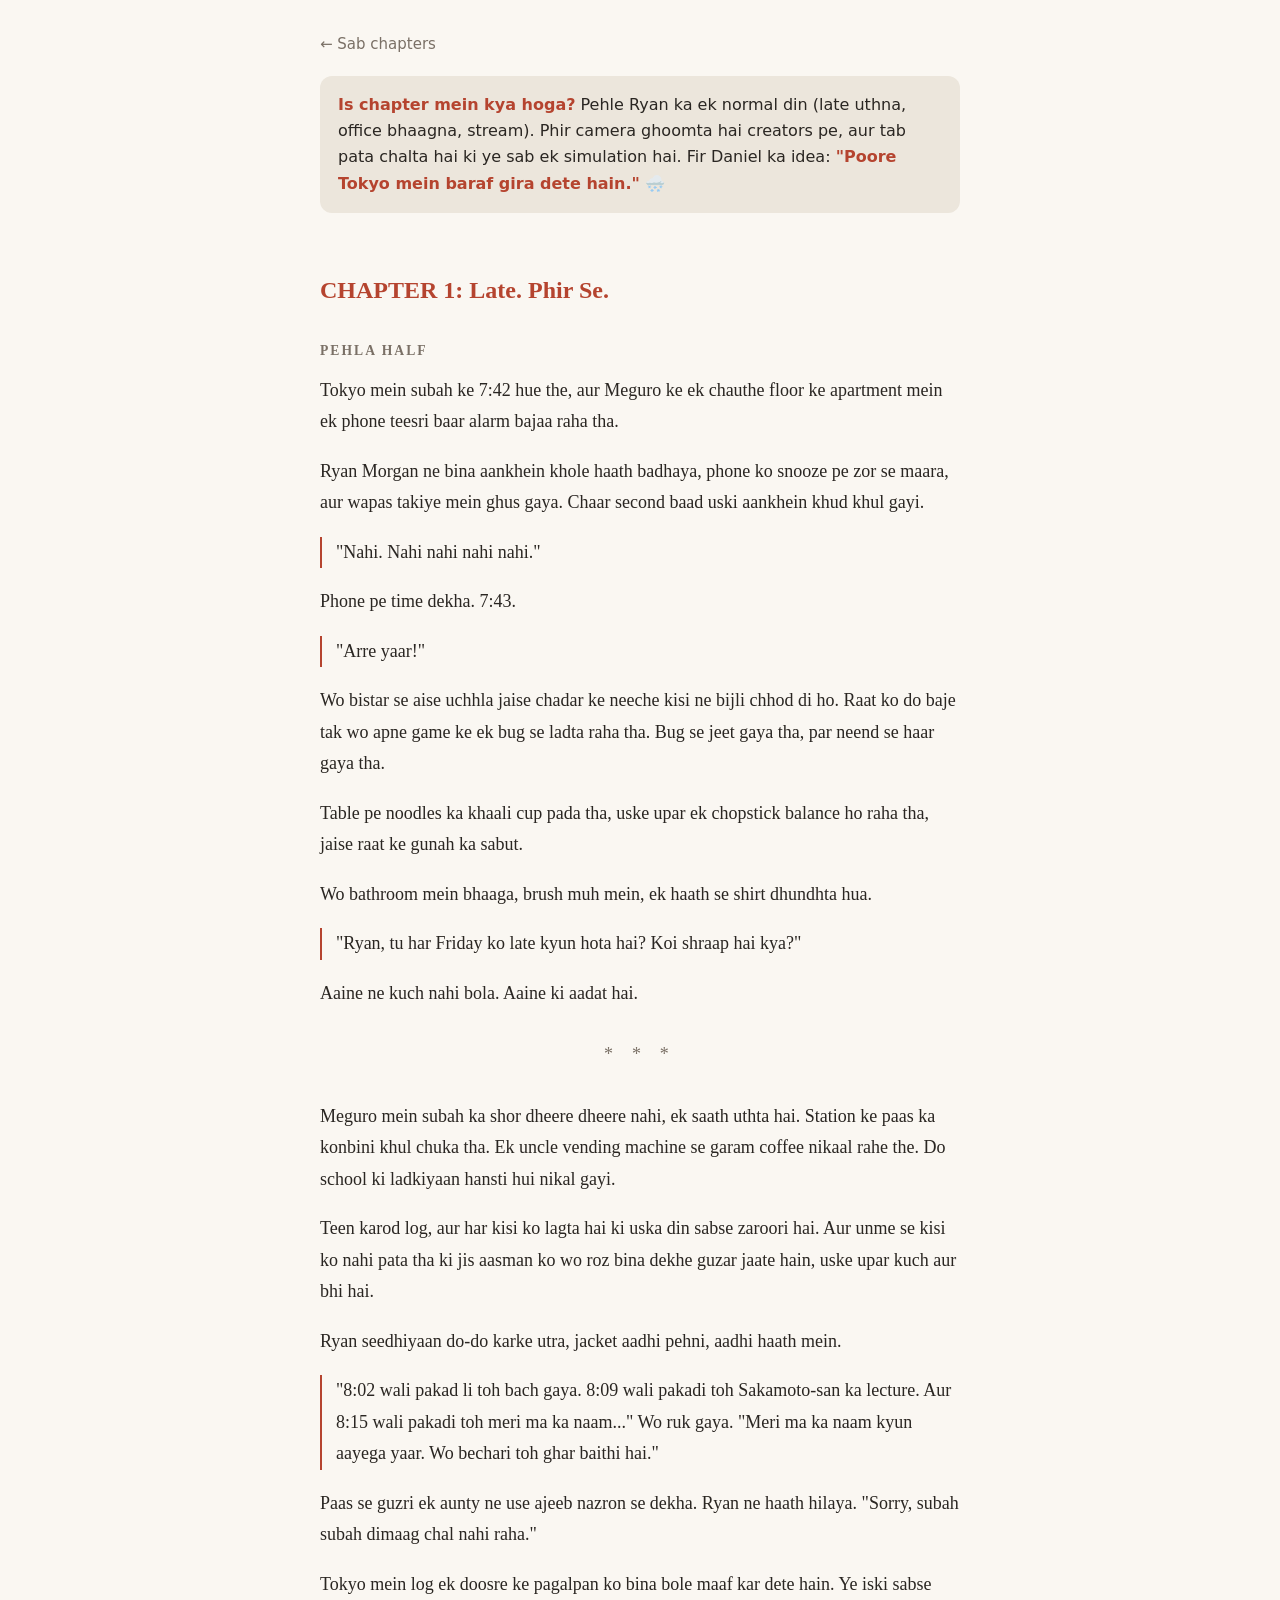
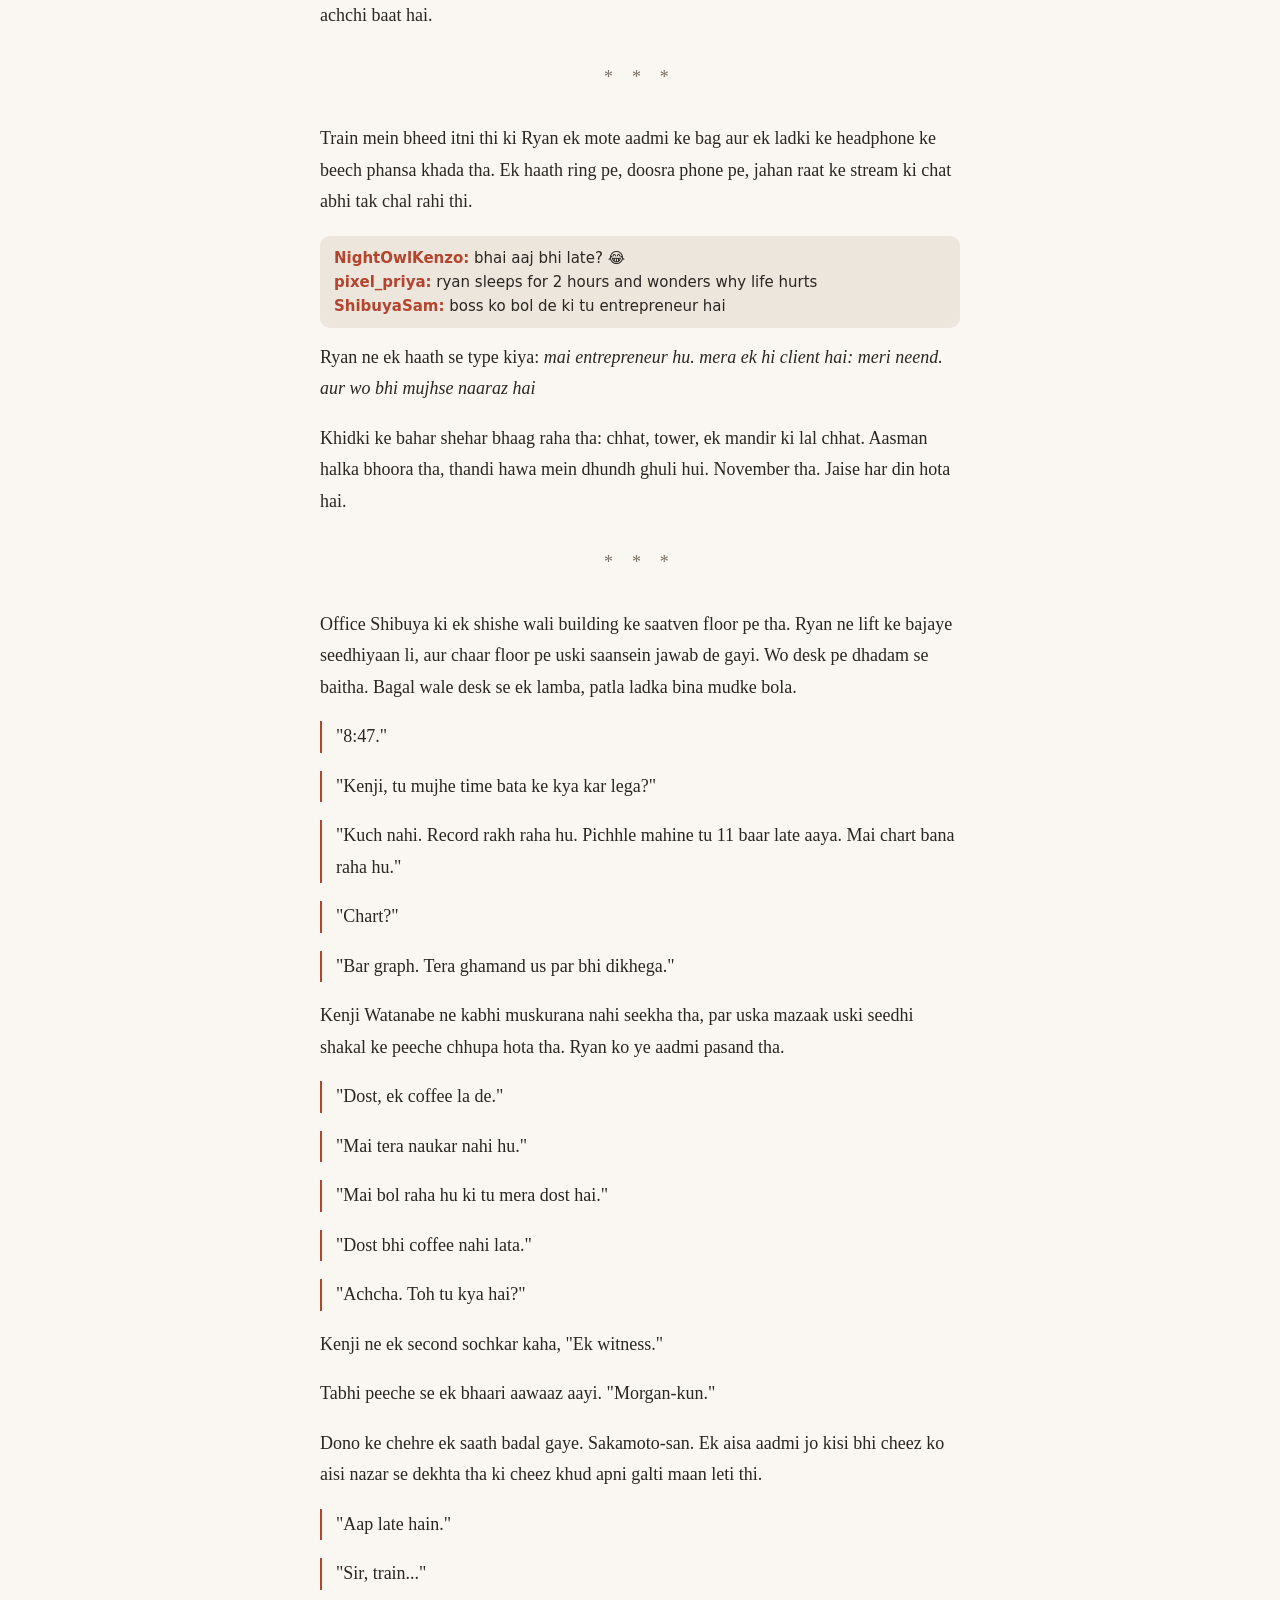
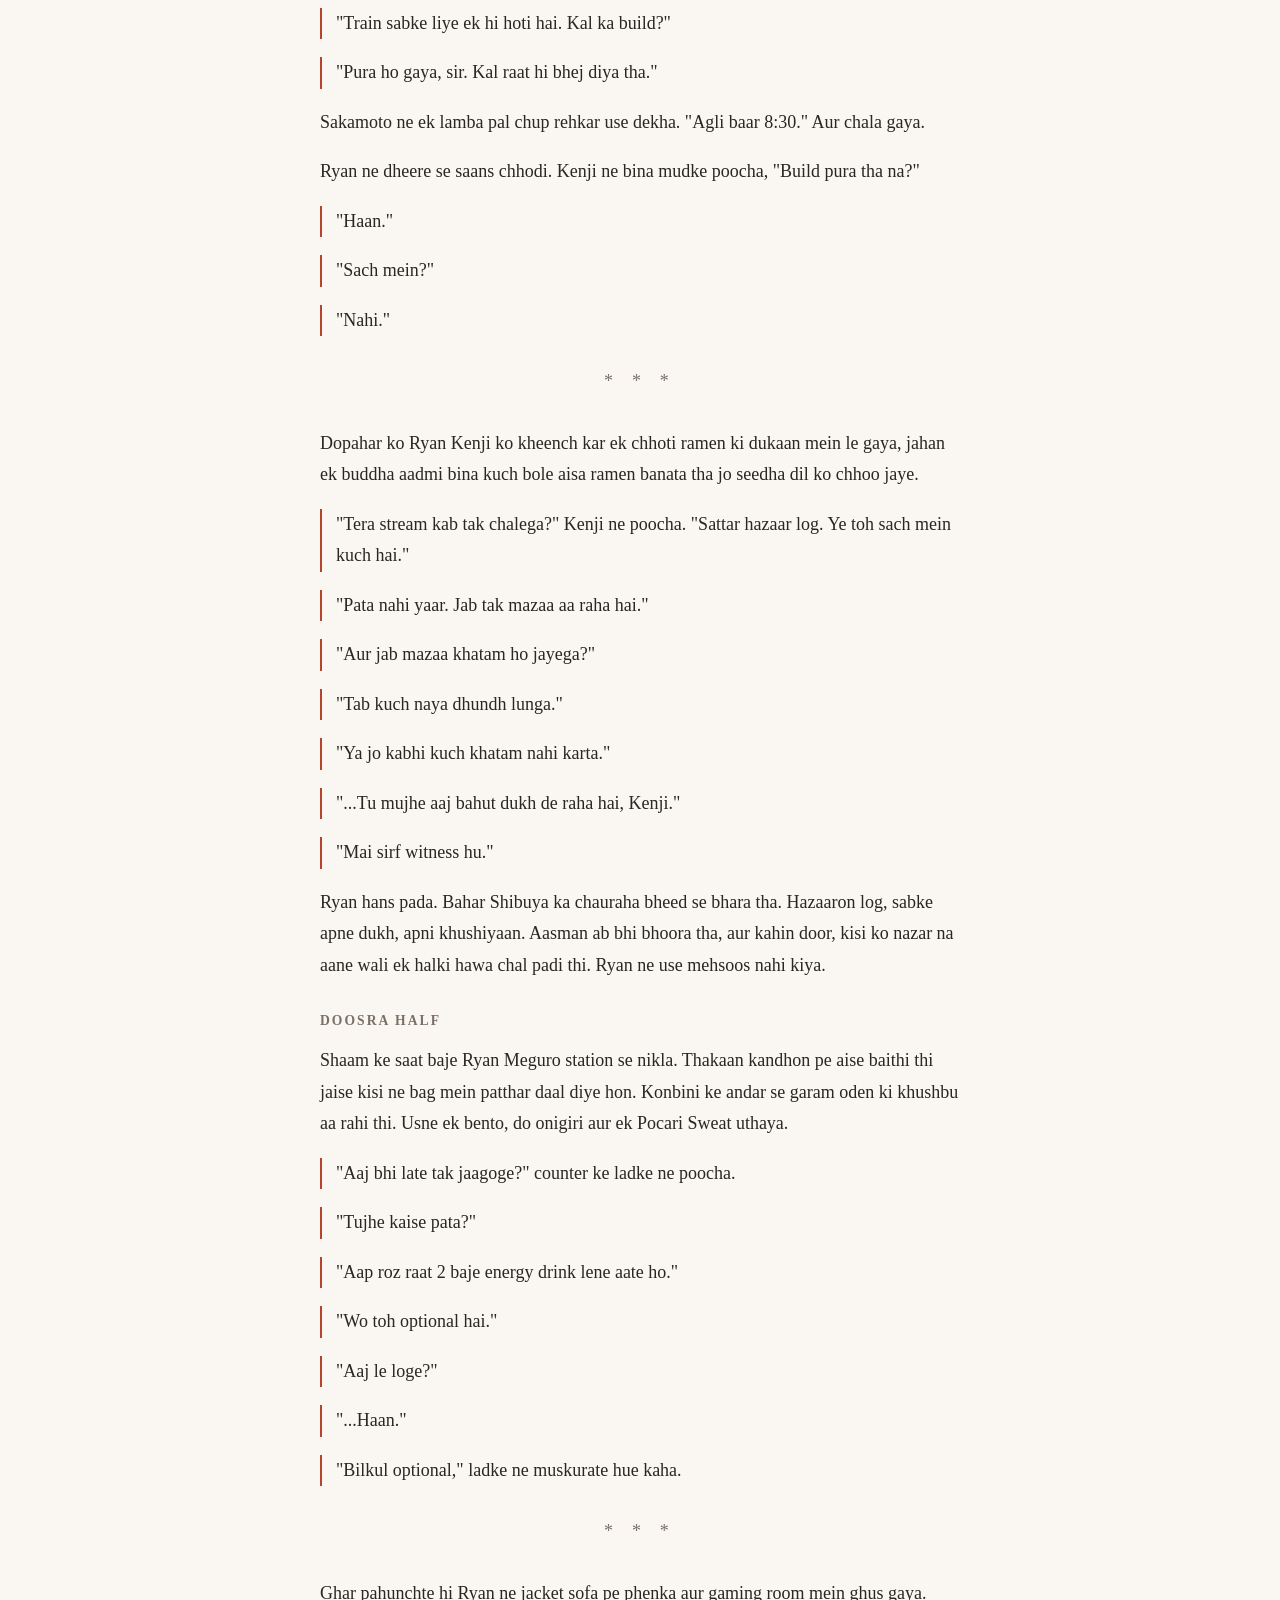
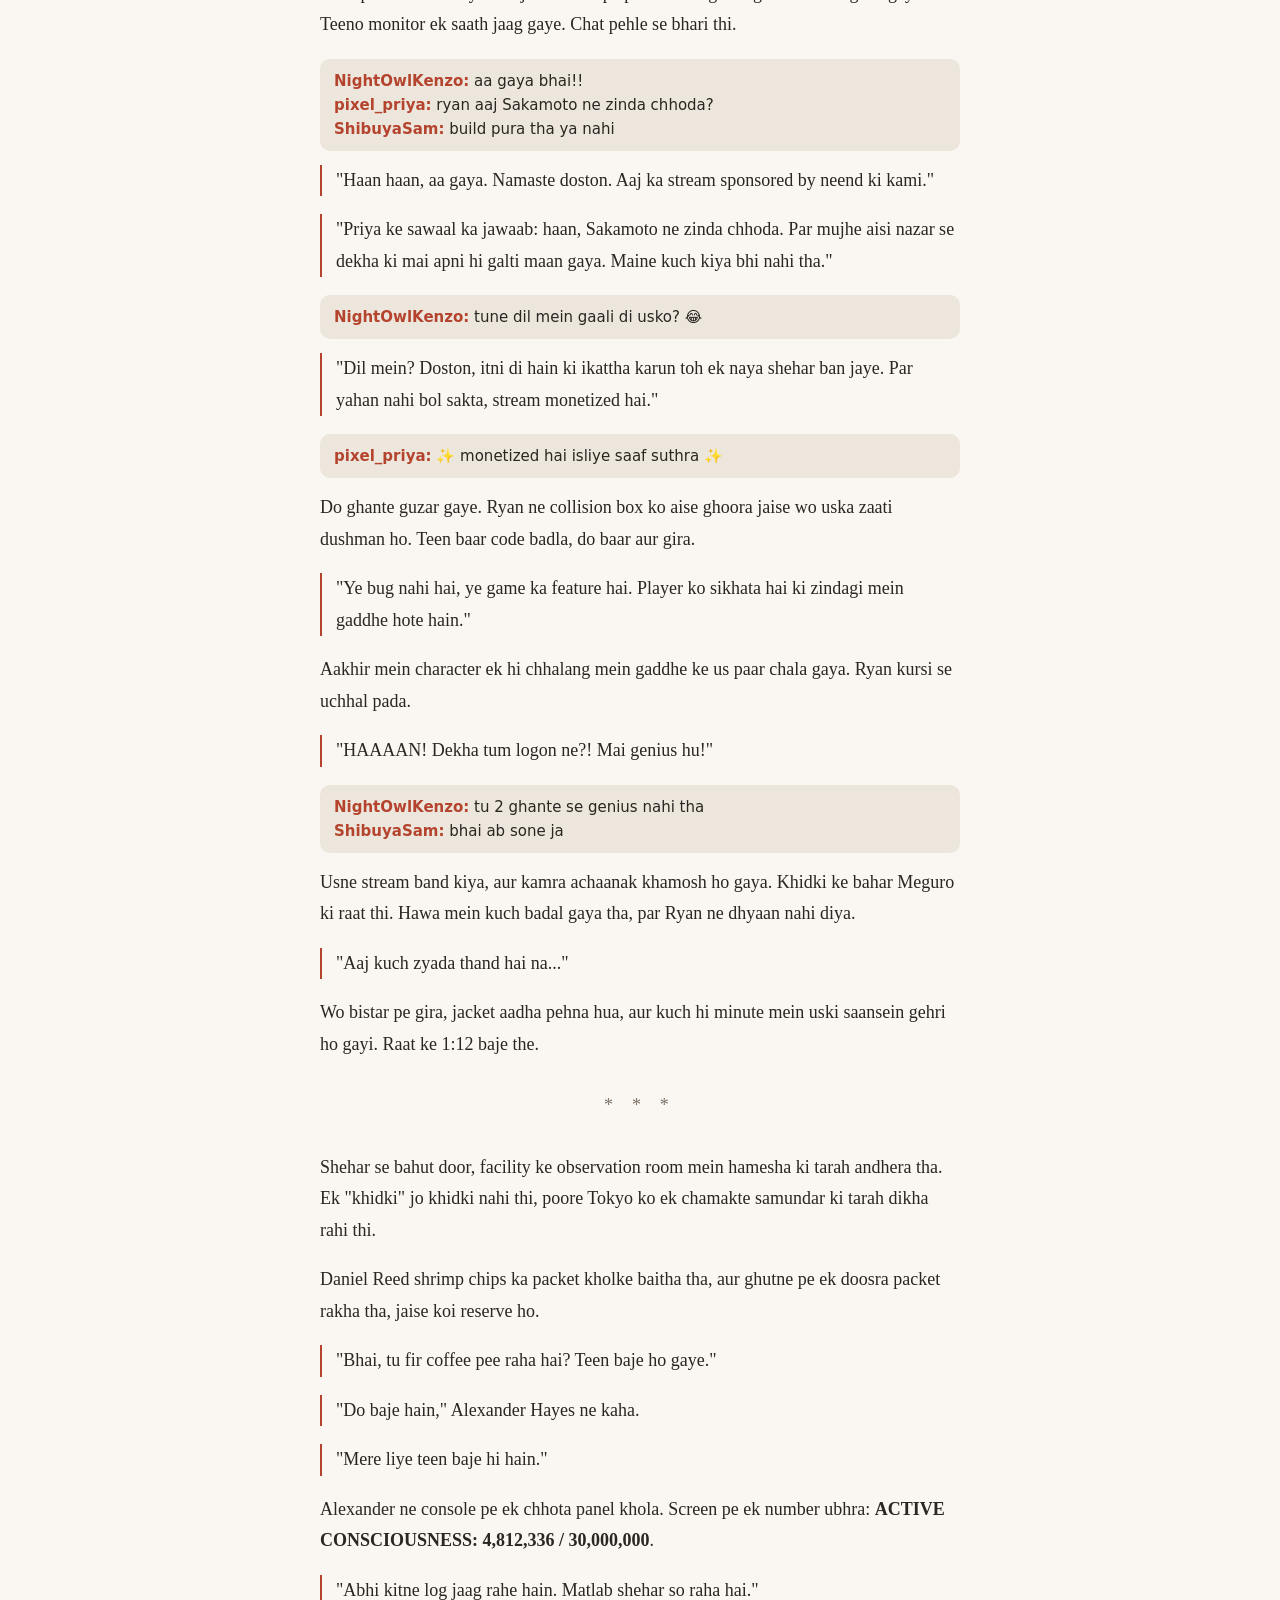
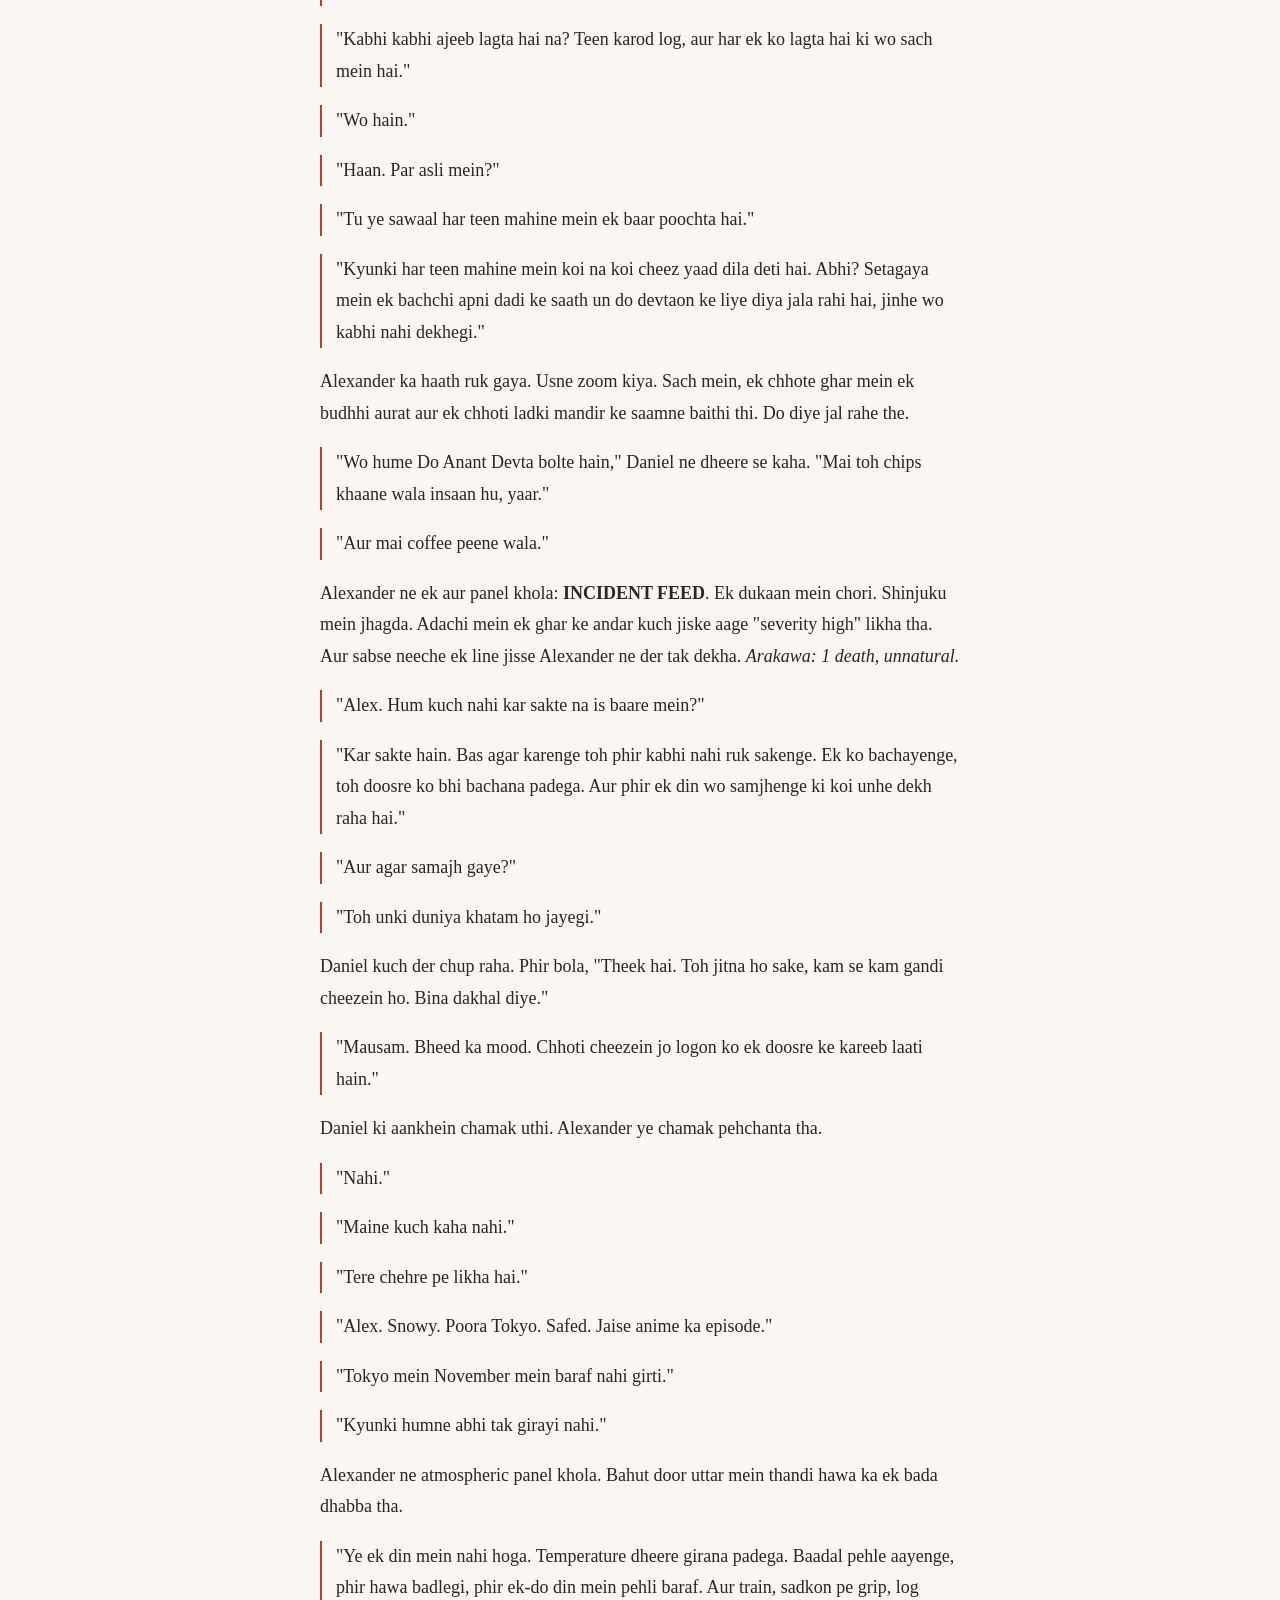
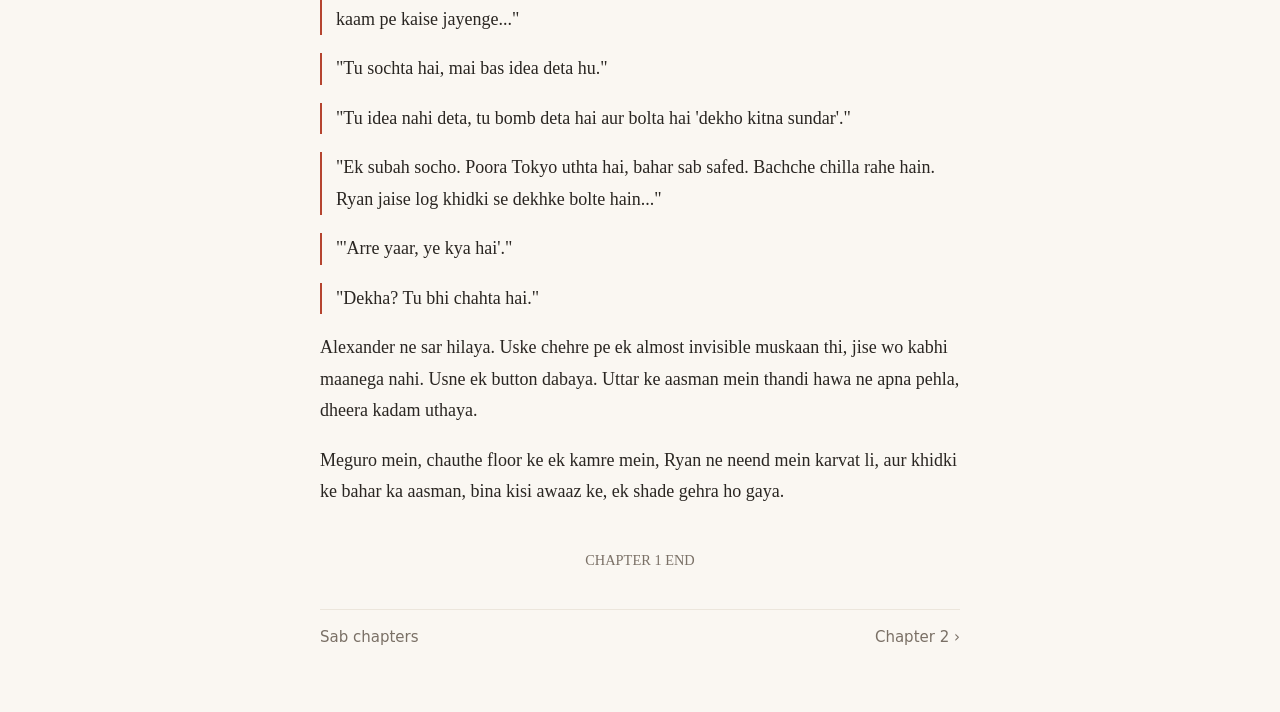
==== chapter1.html @ db47ddf1 "Add files via upload" ====
<!DOCTYPE html>
<html lang="hi">
<head>
<meta charset="utf-8">
<meta name="viewport" content="width=device-width, initial-scale=1, viewport-fit=cover">
<title>Chapter 1 | THE SIMULATION</title>
<style>
:root{--bg:#faf7f2;--fg:#2a2622;--mute:#7a7066;--chat:#ece6dc;--acc:#b5442f;box-sizing:border-box;padding-top:env(safe-area-inset-top,0px);padding-bottom:env(safe-area-inset-bottom,0px)}
@media (prefers-color-scheme:dark){:root:not([data-theme="light"]){--bg:#17151a;--fg:#e8e3da;--mute:#9a9289;--chat:#26232b;--acc:#e07a5f}}
:root[data-theme="dark"]{--bg:#17151a;--fg:#e8e3da;--mute:#9a9289;--chat:#26232b;--acc:#e07a5f}
html{scroll-padding-top:env(safe-area-inset-top,0px)}
body{margin:0;background:var(--bg);color:var(--fg);font:18px/1.75 Georgia,"Noto Serif",serif}
main{max-width:640px;margin:0 auto;padding:28px 20px 60px}
h1{font-size:2rem;letter-spacing:.12em;text-align:center;margin:30px 0 4px}
.sub{text-align:center;color:var(--mute);font-style:italic;margin-bottom:40px}
h2{color:var(--acc);font-size:1.5rem;margin:56px 0 4px}
h3{color:var(--mute);font-size:.85rem;letter-spacing:.15em;text-transform:uppercase;margin:28px 0 12px}
p{margin:0 0 1em}
.d{padding-left:14px;border-left:2px solid var(--acc)}
.chat{background:var(--chat);border-radius:10px;padding:10px 14px;margin:14px 0;font:15px/1.6 system-ui,sans-serif}
.chat b{color:var(--acc)}
hr{border:0;text-align:center;margin:30px 0}
hr:after{content:"* * *";color:var(--mute);letter-spacing:.4em}
.box{background:var(--chat);border-radius:12px;padding:16px 18px;margin:16px 0;font:16px/1.65 system-ui,sans-serif}.box b{color:var(--acc)}.box p{margin:0 0 .6em}.box p:last-child{margin:0}.tag{text-align:center;color:var(--mute);font-size:.8rem;letter-spacing:.2em;text-transform:uppercase;margin:36px 0 -30px}.end{text-align:center;color:var(--mute);margin-top:40px;font-size:.9rem}
.back,.nav a{display:inline-block;color:var(--mute);font:15px system-ui,sans-serif;text-decoration:none;padding:6px 0}.back:hover,.nav a:hover{color:var(--acc)}.nav{display:flex;justify-content:space-between;margin-top:36px;border-top:1px solid var(--chat);padding-top:12px}.nav a:focus-visible,.back:focus-visible{outline:2px solid var(--acc);outline-offset:3px}
</style>
</head>
<body>
<main>
<a class="back" href="index.html">&larr; Sab chapters</a>
<div class="box"><p><b>Is chapter mein kya hoga?</b> Pehle Ryan ka ek normal din (late uthna, office bhaagna, stream). Phir camera ghoomta hai creators pe, aur tab pata chalta hai ki ye sab ek simulation hai. Fir Daniel ka idea: <b>"Poore Tokyo mein baraf gira dete hain."</b> 🌨️</p></div>
<h2>CHAPTER 1: Late. Phir Se.</h2>
<h3>Pehla Half</h3>

<p>Tokyo mein subah ke 7:42 hue the, aur Meguro ke ek chauthe floor ke apartment mein ek phone teesri baar alarm bajaa raha tha.</p>
<p>Ryan Morgan ne bina aankhein khole haath badhaya, phone ko snooze pe zor se maara, aur wapas takiye mein ghus gaya. Chaar second baad uski aankhein khud khul gayi.</p>
<p class="d">"Nahi. Nahi nahi nahi nahi."</p>
<p>Phone pe time dekha. 7:43.</p>
<p class="d">"Arre yaar!"</p>
<p>Wo bistar se aise uchhla jaise chadar ke neeche kisi ne bijli chhod di ho. Raat ko do baje tak wo apne game ke ek bug se ladta raha tha. Bug se jeet gaya tha, par neend se haar gaya tha.</p>
<p>Table pe noodles ka khaali cup pada tha, uske upar ek chopstick balance ho raha tha, jaise raat ke gunah ka sabut.</p>
<p>Wo bathroom mein bhaaga, brush muh mein, ek haath se shirt dhundhta hua.</p>
<p class="d">"Ryan, tu har Friday ko late kyun hota hai? Koi shraap hai kya?"</p>
<p>Aaine ne kuch nahi bola. Aaine ki aadat hai.</p>
<hr>
<p>Meguro mein subah ka shor dheere dheere nahi, ek saath uthta hai. Station ke paas ka konbini khul chuka tha. Ek uncle vending machine se garam coffee nikaal rahe the. Do school ki ladkiyaan hansti hui nikal gayi.</p>
<p>Teen karod log, aur har kisi ko lagta hai ki uska din sabse zaroori hai. Aur unme se kisi ko nahi pata tha ki jis aasman ko wo roz bina dekhe guzar jaate hain, uske upar kuch aur bhi hai.</p>
<p>Ryan seedhiyaan do-do karke utra, jacket aadhi pehni, aadhi haath mein.</p>
<p class="d">"8:02 wali pakad li toh bach gaya. 8:09 wali pakadi toh Sakamoto-san ka lecture. Aur 8:15 wali pakadi toh meri ma ka naam..." Wo ruk gaya. "Meri ma ka naam kyun aayega yaar. Wo bechari toh ghar baithi hai."</p>
<p>Paas se guzri ek aunty ne use ajeeb nazron se dekha. Ryan ne haath hilaya. "Sorry, subah subah dimaag chal nahi raha."</p>
<p>Tokyo mein log ek doosre ke pagalpan ko bina bole maaf kar dete hain. Ye iski sabse achchi baat hai.</p>
<hr>
<p>Train mein bheed itni thi ki Ryan ek mote aadmi ke bag aur ek ladki ke headphone ke beech phansa khada tha. Ek haath ring pe, doosra phone pe, jahan raat ke stream ki chat abhi tak chal rahi thi.</p>
<div class="chat"><b>NightOwlKenzo:</b> bhai aaj bhi late? 😂<br><b>pixel_priya:</b> ryan sleeps for 2 hours and wonders why life hurts<br><b>ShibuyaSam:</b> boss ko bol de ki tu entrepreneur hai</div>
<p>Ryan ne ek haath se type kiya: <i>mai entrepreneur hu. mera ek hi client hai: meri neend. aur wo bhi mujhse naaraz hai</i></p>
<p>Khidki ke bahar shehar bhaag raha tha: chhat, tower, ek mandir ki lal chhat. Aasman halka bhoora tha, thandi hawa mein dhundh ghuli hui. November tha. Jaise har din hota hai.</p>
<hr>
<p>Office Shibuya ki ek shishe wali building ke saatven floor pe tha. Ryan ne lift ke bajaye seedhiyaan li, aur chaar floor pe uski saansein jawab de gayi. Wo desk pe dhadam se baitha. Bagal wale desk se ek lamba, patla ladka bina mudke bola.</p>
<p class="d">"8:47."</p>
<p class="d">"Kenji, tu mujhe time bata ke kya kar lega?"</p>
<p class="d">"Kuch nahi. Record rakh raha hu. Pichhle mahine tu 11 baar late aaya. Mai chart bana raha hu."</p>
<p class="d">"Chart?"</p>
<p class="d">"Bar graph. Tera ghamand us par bhi dikhega."</p>
<p>Kenji Watanabe ne kabhi muskurana nahi seekha tha, par uska mazaak uski seedhi shakal ke peeche chhupa hota tha. Ryan ko ye aadmi pasand tha.</p>
<p class="d">"Dost, ek coffee la de."</p>
<p class="d">"Mai tera naukar nahi hu."</p>
<p class="d">"Mai bol raha hu ki tu mera dost hai."</p>
<p class="d">"Dost bhi coffee nahi lata."</p>
<p class="d">"Achcha. Toh tu kya hai?"</p>
<p>Kenji ne ek second sochkar kaha, <span class="d" style="border:0;padding:0">"Ek witness."</span></p>
<p>Tabhi peeche se ek bhaari aawaaz aayi. "Morgan-kun."</p>
<p>Dono ke chehre ek saath badal gaye. Sakamoto-san. Ek aisa aadmi jo kisi bhi cheez ko aisi nazar se dekhta tha ki cheez khud apni galti maan leti thi.</p>
<p class="d">"Aap late hain."</p>
<p class="d">"Sir, train..."</p>
<p class="d">"Train sabke liye ek hi hoti hai. Kal ka build?"</p>
<p class="d">"Pura ho gaya, sir. Kal raat hi bhej diya tha."</p>
<p>Sakamoto ne ek lamba pal chup rehkar use dekha. "Agli baar 8:30." Aur chala gaya.</p>
<p>Ryan ne dheere se saans chhodi. Kenji ne bina mudke poocha, <span style="font-style:normal">"Build pura tha na?"</span></p>
<p class="d">"Haan."</p>
<p class="d">"Sach mein?"</p>
<p class="d">"Nahi."</p>
<hr>
<p>Dopahar ko Ryan Kenji ko kheench kar ek chhoti ramen ki dukaan mein le gaya, jahan ek buddha aadmi bina kuch bole aisa ramen banata tha jo seedha dil ko chhoo jaye.</p>
<p class="d">"Tera stream kab tak chalega?" Kenji ne poocha. "Sattar hazaar log. Ye toh sach mein kuch hai."</p>
<p class="d">"Pata nahi yaar. Jab tak mazaa aa raha hai."</p>
<p class="d">"Aur jab mazaa khatam ho jayega?"</p>
<p class="d">"Tab kuch naya dhundh lunga."</p>
<p class="d">"Ya jo kabhi kuch khatam nahi karta."</p>
<p class="d">"...Tu mujhe aaj bahut dukh de raha hai, Kenji."</p>
<p class="d">"Mai sirf witness hu."</p>
<p>Ryan hans pada. Bahar Shibuya ka chauraha bheed se bhara tha. Hazaaron log, sabke apne dukh, apni khushiyaan. Aasman ab bhi bhoora tha, aur kahin door, kisi ko nazar na aane wali ek halki hawa chal padi thi. Ryan ne use mehsoos nahi kiya.</p>

<h3>Doosra Half</h3>
<p>Shaam ke saat baje Ryan Meguro station se nikla. Thakaan kandhon pe aise baithi thi jaise kisi ne bag mein patthar daal diye hon. Konbini ke andar se garam oden ki khushbu aa rahi thi. Usne ek bento, do onigiri aur ek Pocari Sweat uthaya.</p>
<p class="d">"Aaj bhi late tak jaagoge?" counter ke ladke ne poocha.</p>
<p class="d">"Tujhe kaise pata?"</p>
<p class="d">"Aap roz raat 2 baje energy drink lene aate ho."</p>
<p class="d">"Wo toh optional hai."</p>
<p class="d">"Aaj le loge?"</p>
<p class="d">"...Haan."</p>
<p class="d">"Bilkul optional," ladke ne muskurate hue kaha.</p>
<hr>
<p>Ghar pahunchte hi Ryan ne jacket sofa pe phenka aur gaming room mein ghus gaya. Teeno monitor ek saath jaag gaye. Chat pehle se bhari thi.</p>
<div class="chat"><b>NightOwlKenzo:</b> aa gaya bhai!!<br><b>pixel_priya:</b> ryan aaj Sakamoto ne zinda chhoda?<br><b>ShibuyaSam:</b> build pura tha ya nahi</div>
<p class="d">"Haan haan, aa gaya. Namaste doston. Aaj ka stream sponsored by neend ki kami."</p>
<p class="d">"Priya ke sawaal ka jawaab: haan, Sakamoto ne zinda chhoda. Par mujhe aisi nazar se dekha ki mai apni hi galti maan gaya. Maine kuch kiya bhi nahi tha."</p>
<div class="chat"><b>NightOwlKenzo:</b> tune dil mein gaali di usko? 😂</div>
<p class="d">"Dil mein? Doston, itni di hain ki ikattha karun toh ek naya shehar ban jaye. Par yahan nahi bol sakta, stream monetized hai."</p>
<div class="chat"><b>pixel_priya:</b> ✨ monetized hai isliye saaf suthra ✨</div>
<p>Do ghante guzar gaye. Ryan ne collision box ko aise ghoora jaise wo uska zaati dushman ho. Teen baar code badla, do baar aur gira.</p>
<p class="d">"Ye bug nahi hai, ye game ka feature hai. Player ko sikhata hai ki zindagi mein gaddhe hote hain."</p>
<p>Aakhir mein character ek hi chhalang mein gaddhe ke us paar chala gaya. Ryan kursi se uchhal pada.</p>
<p class="d">"HAAAAN! Dekha tum logon ne?! Mai genius hu!"</p>
<div class="chat"><b>NightOwlKenzo:</b> tu 2 ghante se genius nahi tha<br><b>ShibuyaSam:</b> bhai ab sone ja</div>
<p>Usne stream band kiya, aur kamra achaanak khamosh ho gaya. Khidki ke bahar Meguro ki raat thi. Hawa mein kuch badal gaya tha, par Ryan ne dhyaan nahi diya.</p>
<p class="d">"Aaj kuch zyada thand hai na..."</p>
<p>Wo bistar pe gira, jacket aadha pehna hua, aur kuch hi minute mein uski saansein gehri ho gayi. Raat ke 1:12 baje the.</p>
<hr>
<p>Shehar se bahut door, facility ke observation room mein hamesha ki tarah andhera tha. Ek "khidki" jo khidki nahi thi, poore Tokyo ko ek chamakte samundar ki tarah dikha rahi thi.</p>
<p>Daniel Reed shrimp chips ka packet kholke baitha tha, aur ghutne pe ek doosra packet rakha tha, jaise koi reserve ho.</p>
<p class="d">"Bhai, tu fir coffee pee raha hai? Teen baje ho gaye."</p>
<p class="d">"Do baje hain," Alexander Hayes ne kaha.</p>
<p class="d">"Mere liye teen baje hi hain."</p>
<p>Alexander ne console pe ek chhota panel khola. Screen pe ek number ubhra: <b>ACTIVE CONSCIOUSNESS: 4,812,336 / 30,000,000</b>.</p>
<p class="d">"Abhi kitne log jaag rahe hain. Matlab shehar so raha hai."</p>
<p class="d">"Kabhi kabhi ajeeb lagta hai na? Teen karod log, aur har ek ko lagta hai ki wo sach mein hai."</p>
<p class="d">"Wo hain."</p>
<p class="d">"Haan. Par asli mein?"</p>
<p class="d">"Tu ye sawaal har teen mahine mein ek baar poochta hai."</p>
<p class="d">"Kyunki har teen mahine mein koi na koi cheez yaad dila deti hai. Abhi? Setagaya mein ek bachchi apni dadi ke saath un do devtaon ke liye diya jala rahi hai, jinhe wo kabhi nahi dekhegi."</p>
<p>Alexander ka haath ruk gaya. Usne zoom kiya. Sach mein, ek chhote ghar mein ek budhhi aurat aur ek chhoti ladki mandir ke saamne baithi thi. Do diye jal rahe the.</p>
<p class="d">"Wo hume Do Anant Devta bolte hain," Daniel ne dheere se kaha. "Mai toh chips khaane wala insaan hu, yaar."</p>
<p class="d">"Aur mai coffee peene wala."</p>
<p>Alexander ne ek aur panel khola: <b>INCIDENT FEED</b>. Ek dukaan mein chori. Shinjuku mein jhagda. Adachi mein ek ghar ke andar kuch jiske aage "severity high" likha tha. Aur sabse neeche ek line jisse Alexander ne der tak dekha. <i>Arakawa: 1 death, unnatural.</i></p>
<p class="d">"Alex. Hum kuch nahi kar sakte na is baare mein?"</p>
<p class="d">"Kar sakte hain. Bas agar karenge toh phir kabhi nahi ruk sakenge. Ek ko bachayenge, toh doosre ko bhi bachana padega. Aur phir ek din wo samjhenge ki koi unhe dekh raha hai."</p>
<p class="d">"Aur agar samajh gaye?"</p>
<p class="d">"Toh unki duniya khatam ho jayegi."</p>
<p>Daniel kuch der chup raha. Phir bola, "Theek hai. Toh jitna ho sake, kam se kam gandi cheezein ho. Bina dakhal diye."</p>
<p class="d">"Mausam. Bheed ka mood. Chhoti cheezein jo logon ko ek doosre ke kareeb laati hain."</p>
<p>Daniel ki aankhein chamak uthi. Alexander ye chamak pehchanta tha.</p>
<p class="d">"Nahi."</p>
<p class="d">"Maine kuch kaha nahi."</p>
<p class="d">"Tere chehre pe likha hai."</p>
<p class="d">"Alex. Snowy. Poora Tokyo. Safed. Jaise anime ka episode."</p>
<p class="d">"Tokyo mein November mein baraf nahi girti."</p>
<p class="d">"Kyunki humne abhi tak girayi nahi."</p>
<p>Alexander ne atmospheric panel khola. Bahut door uttar mein thandi hawa ka ek bada dhabba tha.</p>
<p class="d">"Ye ek din mein nahi hoga. Temperature dheere girana padega. Baadal pehle aayenge, phir hawa badlegi, phir ek-do din mein pehli baraf. Aur train, sadkon pe grip, log kaam pe kaise jayenge..."</p>
<p class="d">"Tu sochta hai, mai bas idea deta hu."</p>
<p class="d">"Tu idea nahi deta, tu bomb deta hai aur bolta hai 'dekho kitna sundar'."</p>
<p class="d">"Ek subah socho. Poora Tokyo uthta hai, bahar sab safed. Bachche chilla rahe hain. Ryan jaise log khidki se dekhke bolte hain..."</p>
<p class="d">"'Arre yaar, ye kya hai'."</p>
<p class="d">"Dekha? Tu bhi chahta hai."</p>
<p>Alexander ne sar hilaya. Uske chehre pe ek almost invisible muskaan thi, jise wo kabhi maanega nahi. Usne ek button dabaya. Uttar ke aasman mein thandi hawa ne apna pehla, dheera kadam uthaya.</p>
<p>Meguro mein, chauthe floor ke ek kamre mein, Ryan ne neend mein karvat li, aur khidki ke bahar ka aasman, bina kisi awaaz ke, ek shade gehra ho gaya.</p>
<div class="end">CHAPTER 1 END</div>
<div class="nav"><a href="index.html">Sab chapters</a><a href="chapter2.html">Chapter 2 &rsaquo;</a></div>
</main>
</body>
</html>
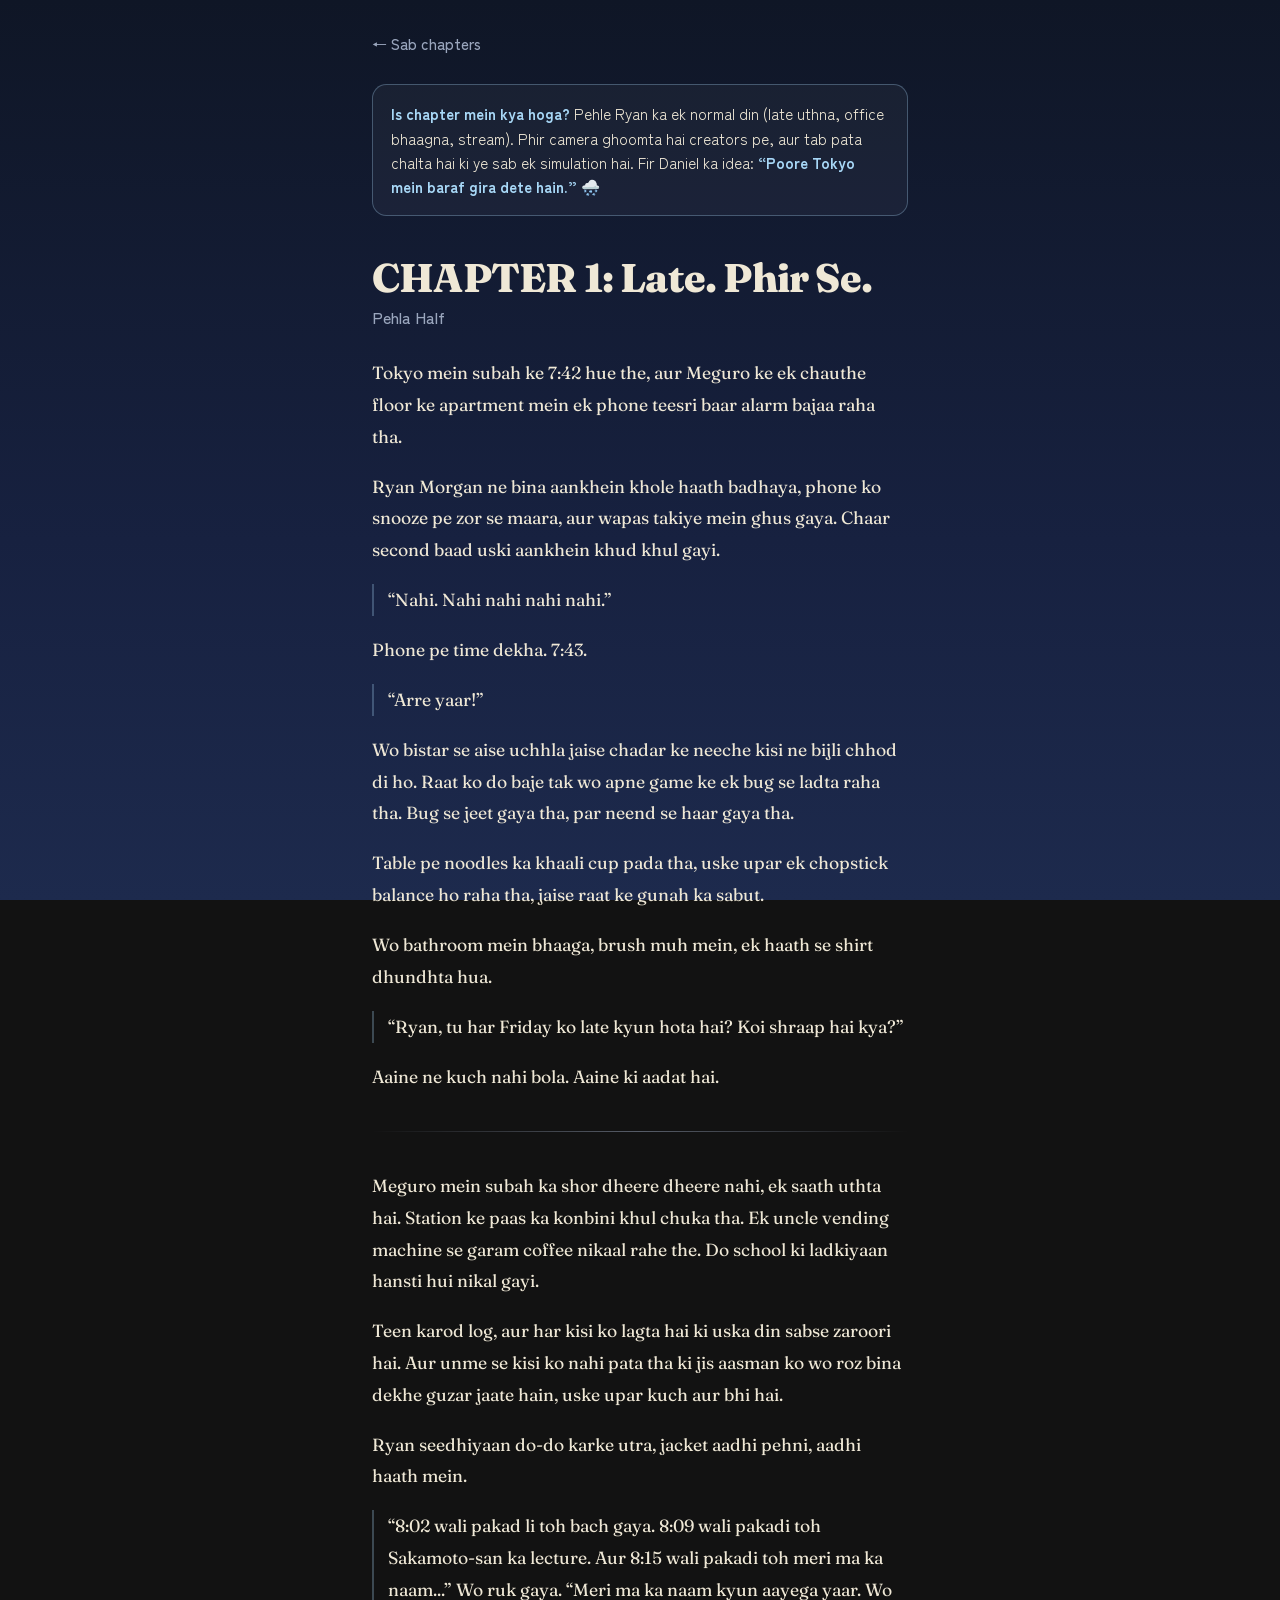
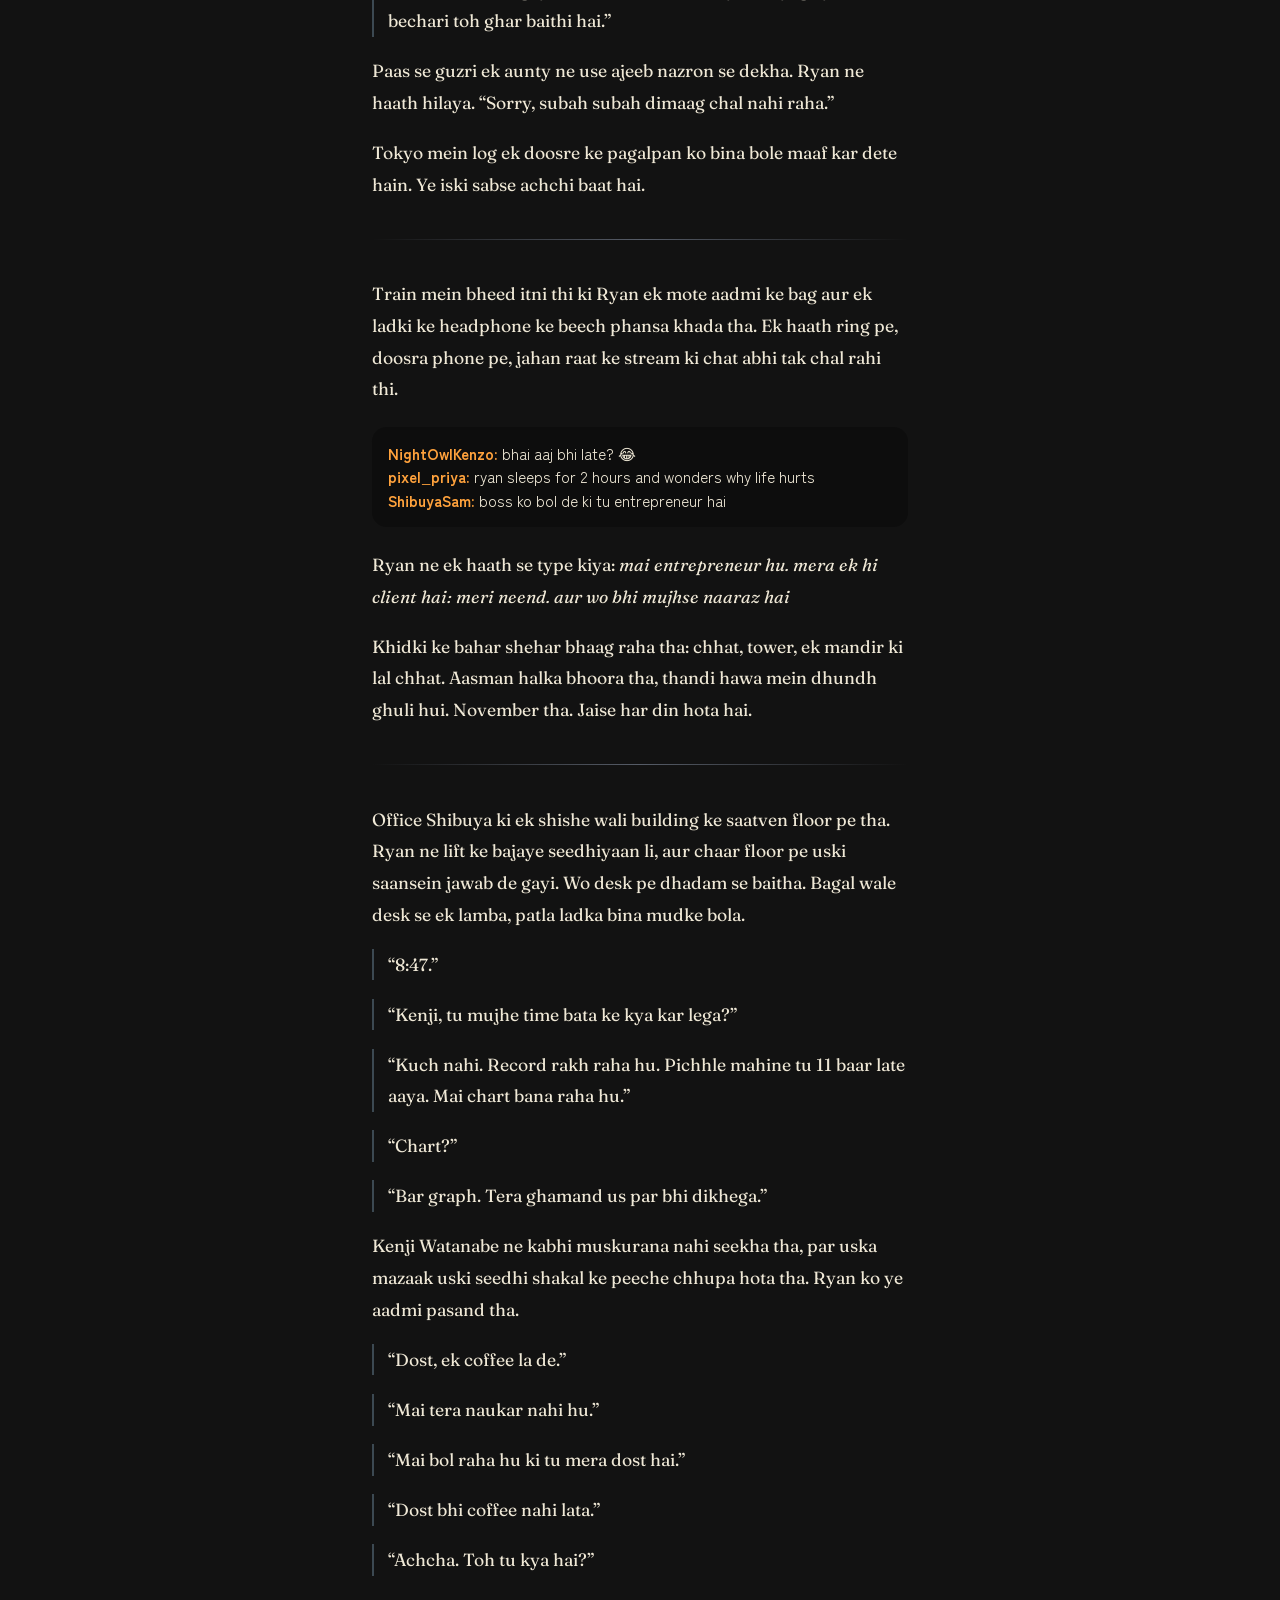
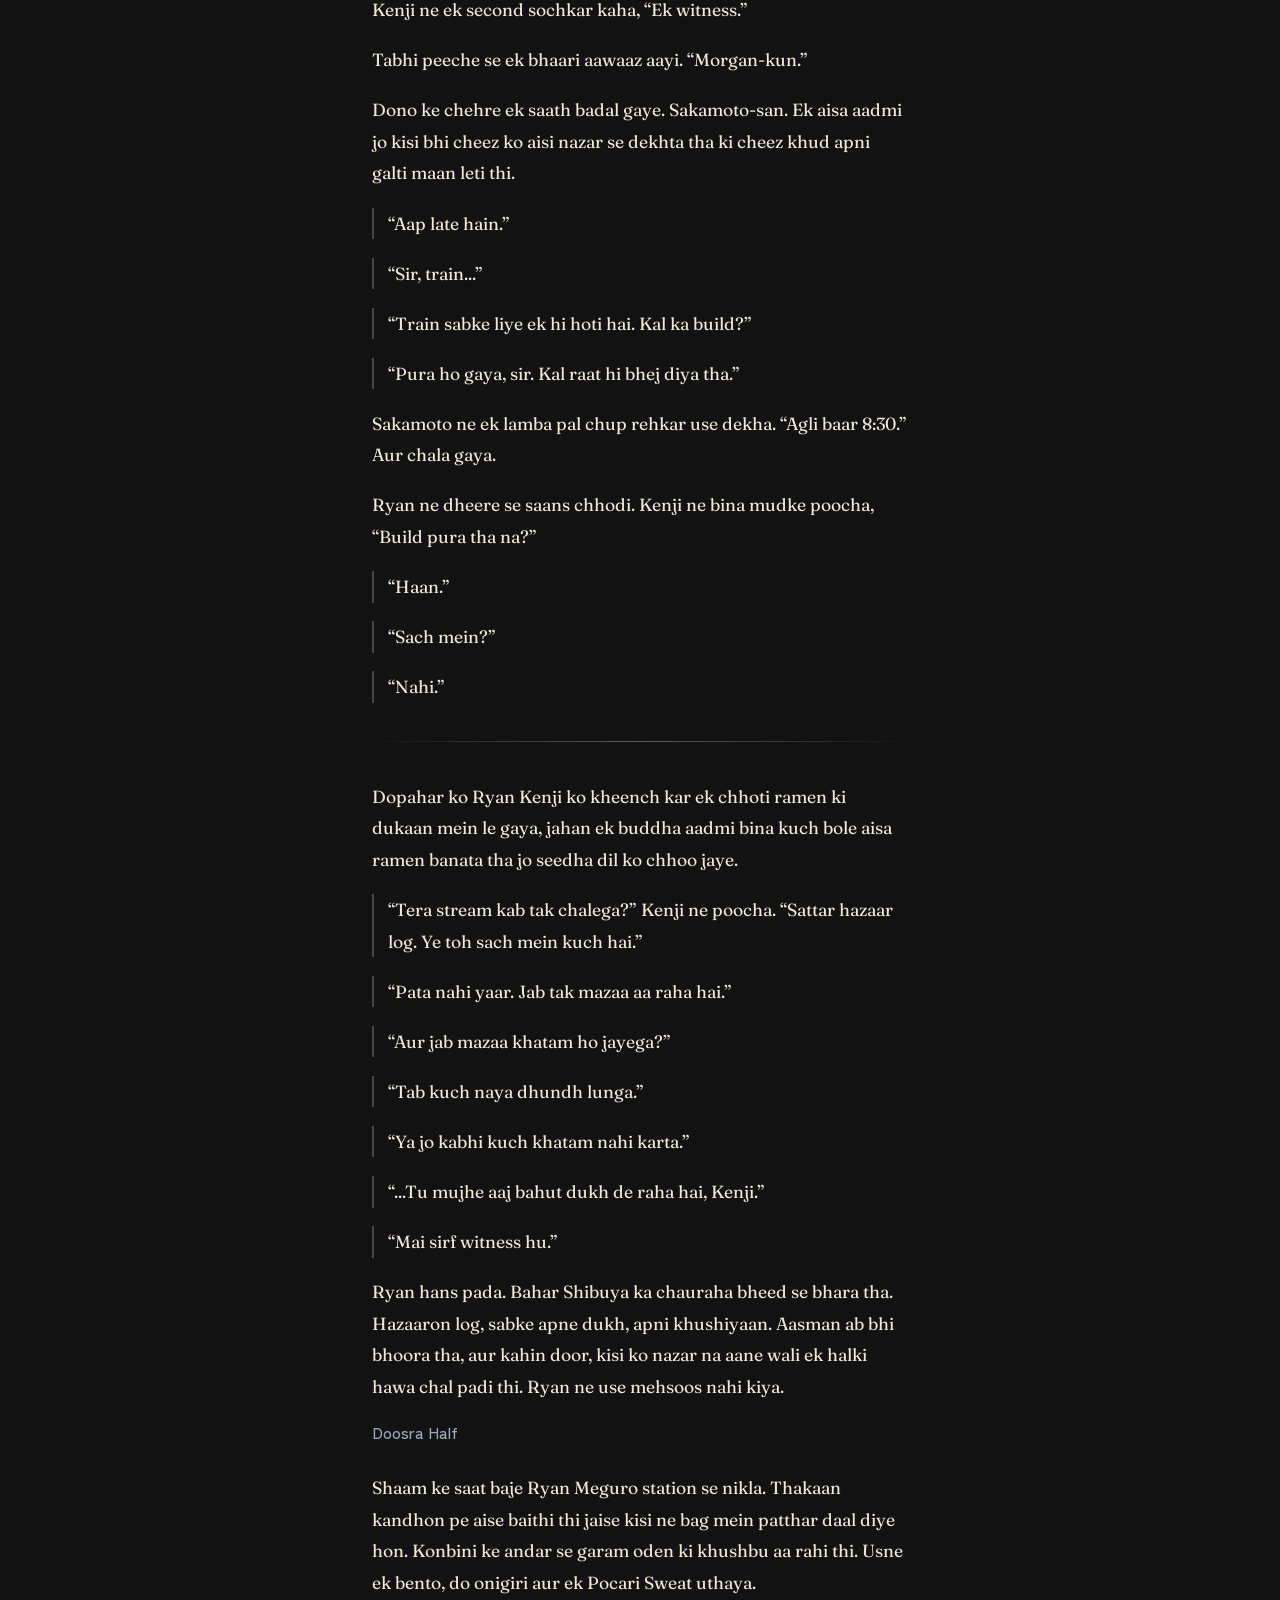
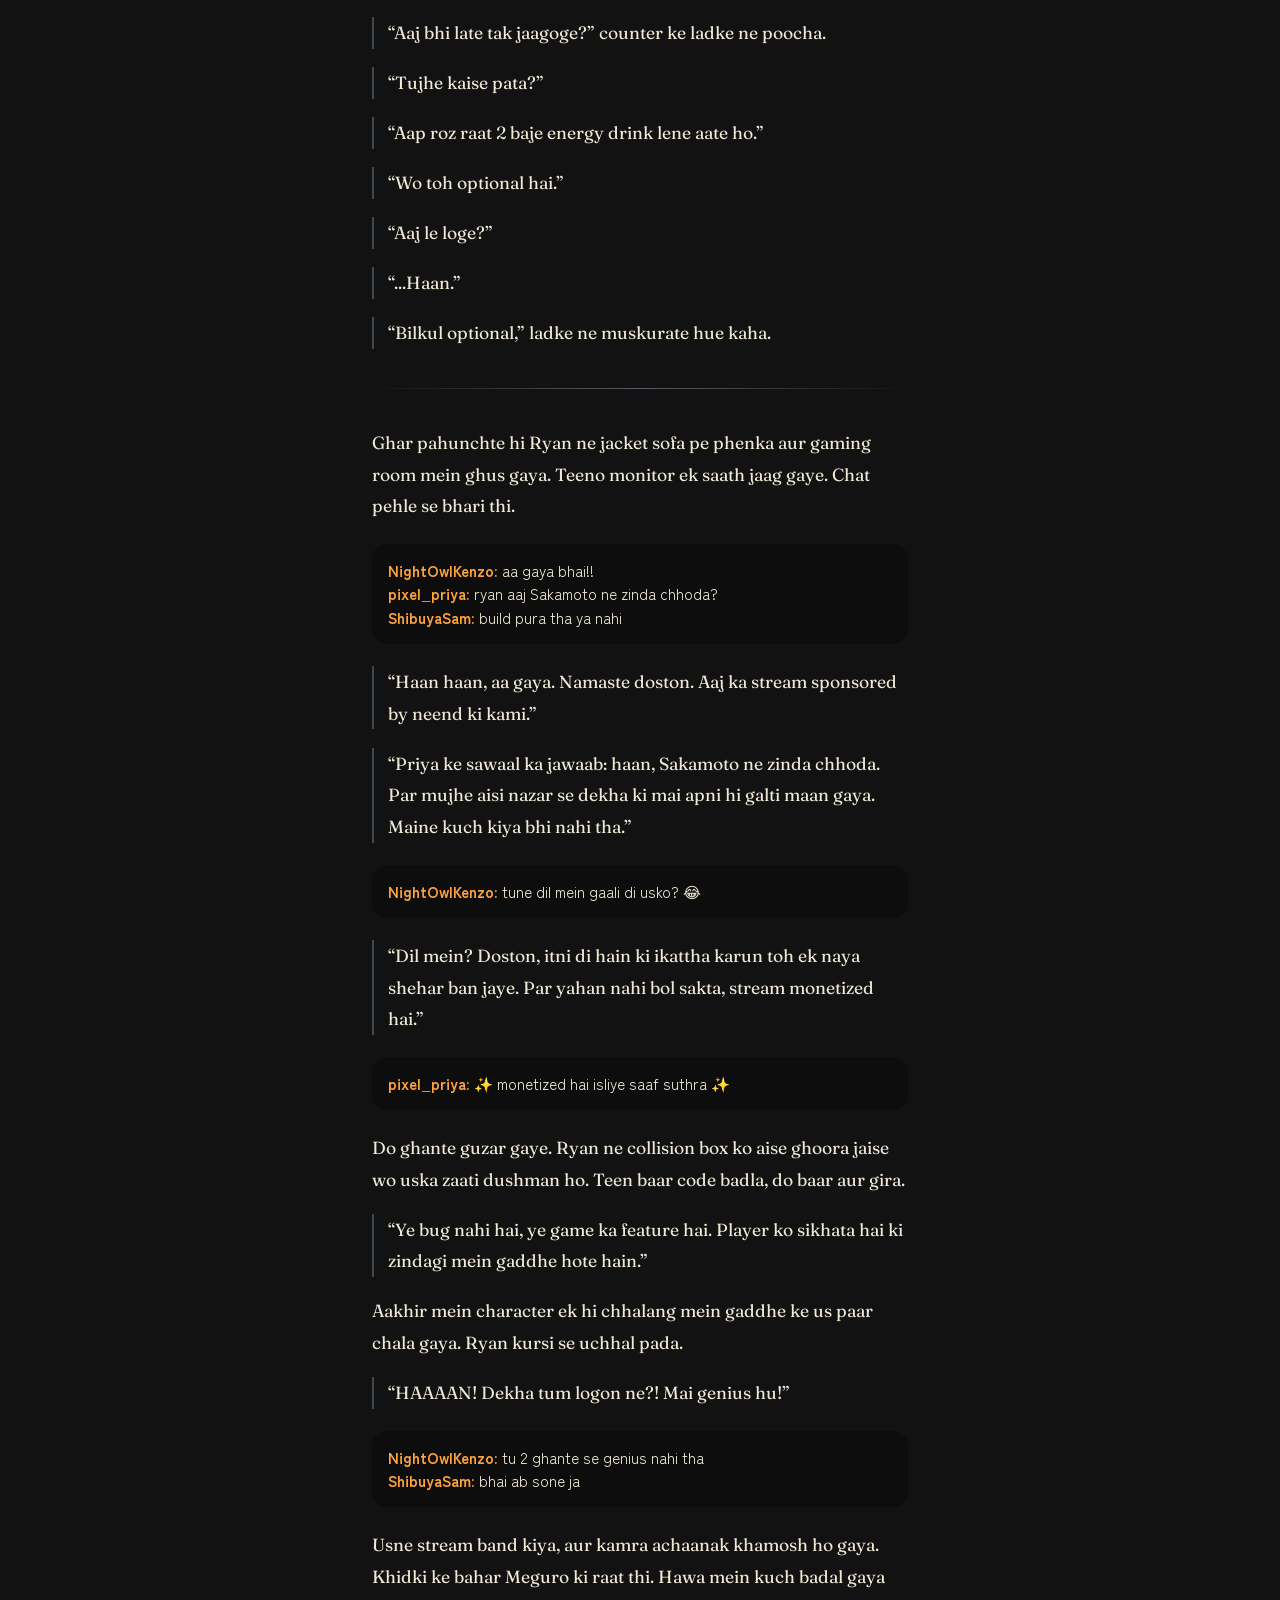
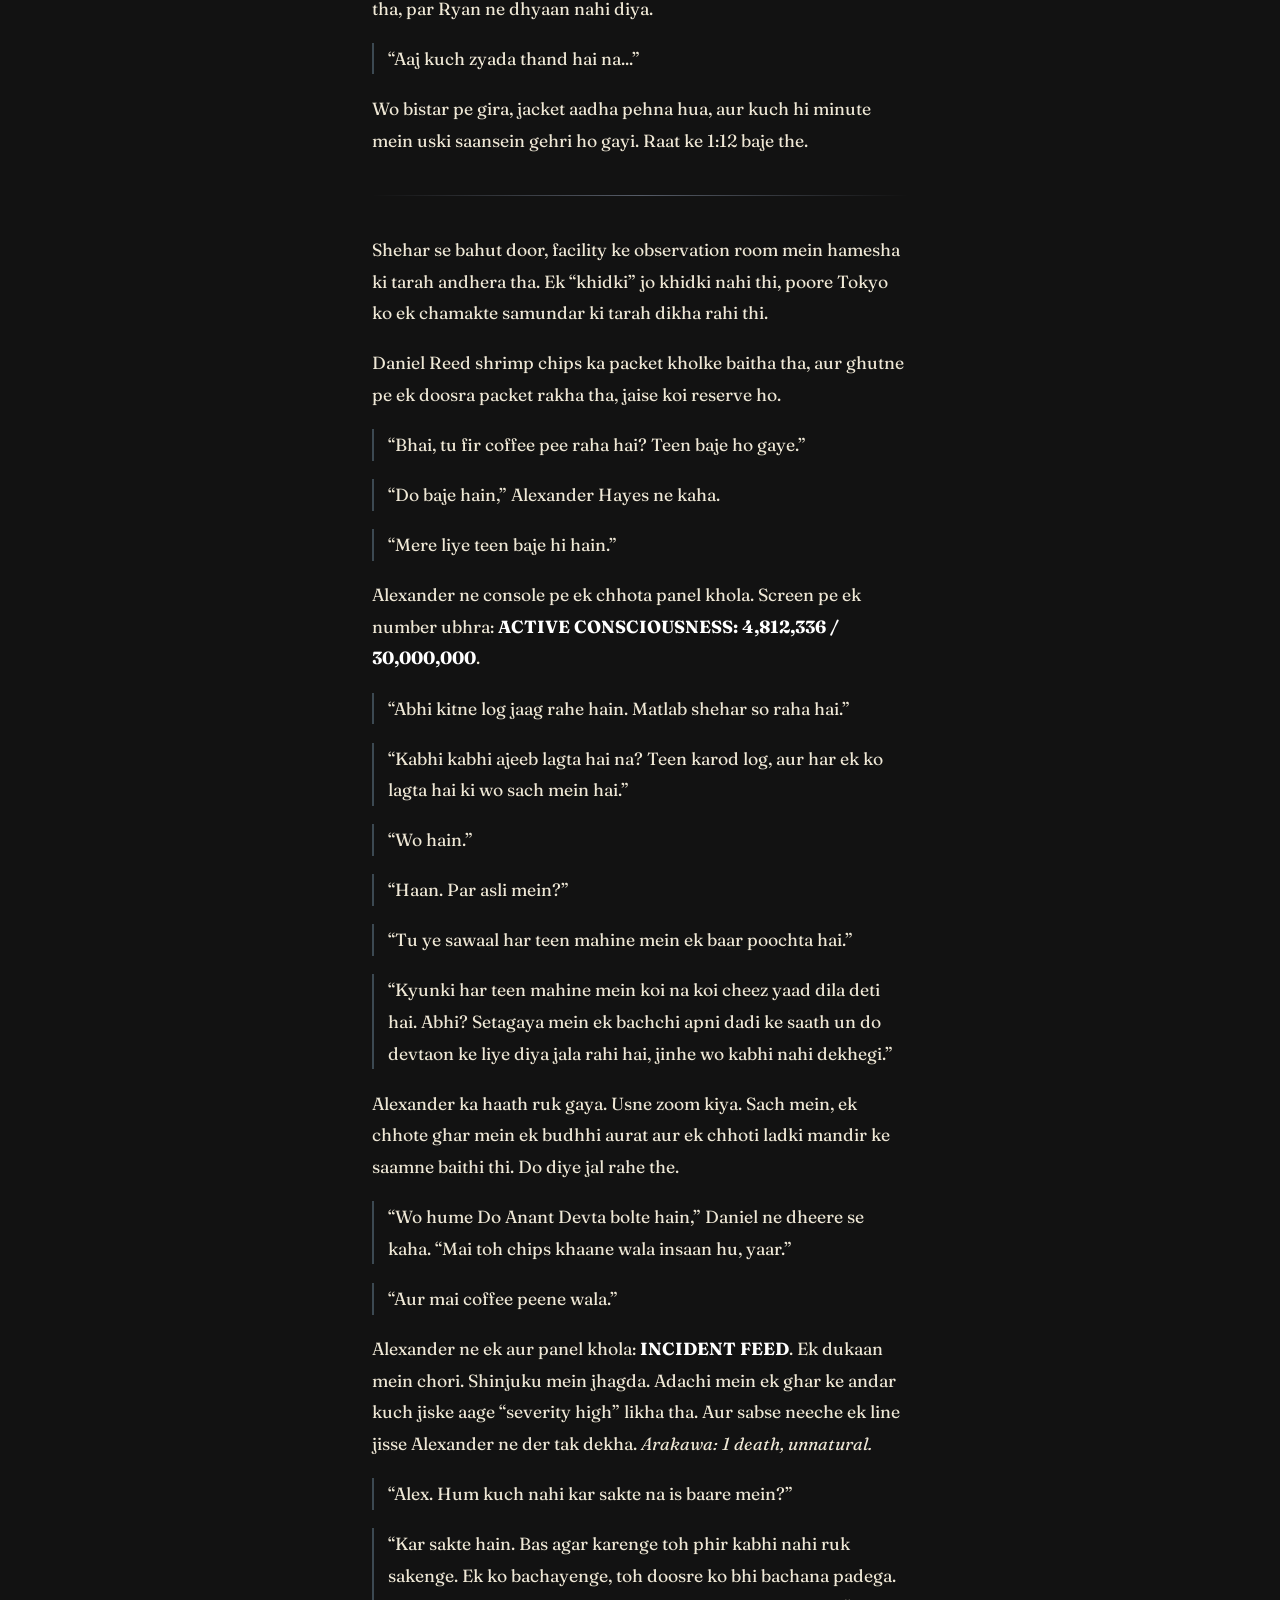
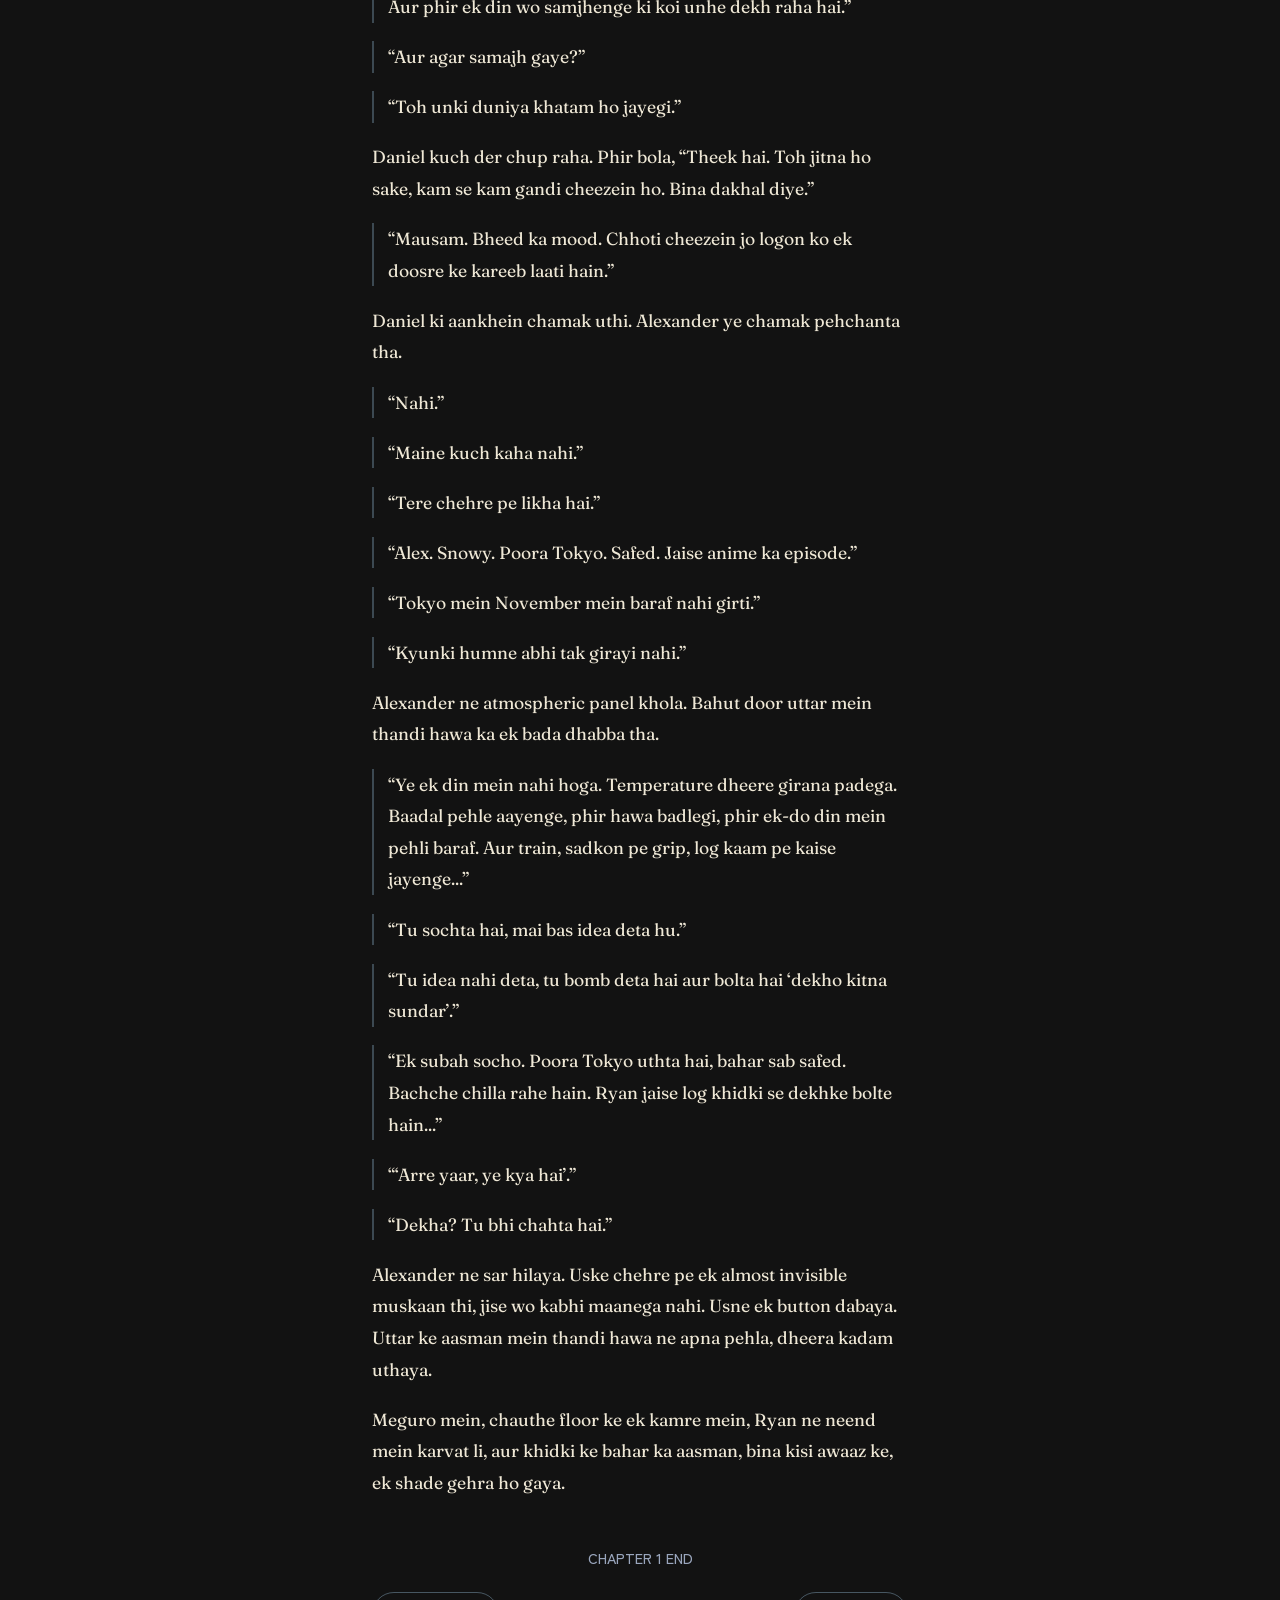
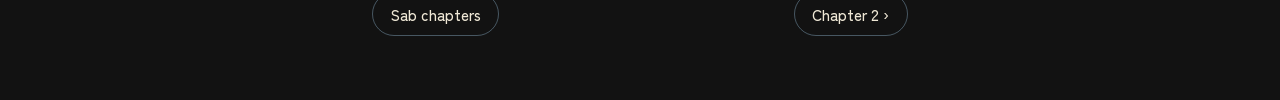
==== commit 17dcf2e6: "Add files via upload" ====
--- a/chapter1.html
+++ b/chapter1.html
@@ -1,53 +1,38 @@
 <!DOCTYPE html>
-<html lang="hi">
+<html lang="hi-Latn">
 <head>
 <meta charset="utf-8">
 <meta name="viewport" content="width=device-width, initial-scale=1, viewport-fit=cover">
+<meta name="color-scheme" content="dark">
 <title>Chapter 1 | THE SIMULATION</title>
-<style>
-:root{--bg:#faf7f2;--fg:#2a2622;--mute:#7a7066;--chat:#ece6dc;--acc:#b5442f;box-sizing:border-box;padding-top:env(safe-area-inset-top,0px);padding-bottom:env(safe-area-inset-bottom,0px)}
-@media (prefers-color-scheme:dark){:root:not([data-theme="light"]){--bg:#17151a;--fg:#e8e3da;--mute:#9a9289;--chat:#26232b;--acc:#e07a5f}}
-:root[data-theme="dark"]{--bg:#17151a;--fg:#e8e3da;--mute:#9a9289;--chat:#26232b;--acc:#e07a5f}
-html{scroll-padding-top:env(safe-area-inset-top,0px)}
-body{margin:0;background:var(--bg);color:var(--fg);font:18px/1.75 Georgia,"Noto Serif",serif}
-main{max-width:640px;margin:0 auto;padding:28px 20px 60px}
-h1{font-size:2rem;letter-spacing:.12em;text-align:center;margin:30px 0 4px}
-.sub{text-align:center;color:var(--mute);font-style:italic;margin-bottom:40px}
-h2{color:var(--acc);font-size:1.5rem;margin:56px 0 4px}
-h3{color:var(--mute);font-size:.85rem;letter-spacing:.15em;text-transform:uppercase;margin:28px 0 12px}
-p{margin:0 0 1em}
-.d{padding-left:14px;border-left:2px solid var(--acc)}
-.chat{background:var(--chat);border-radius:10px;padding:10px 14px;margin:14px 0;font:15px/1.6 system-ui,sans-serif}
-.chat b{color:var(--acc)}
-hr{border:0;text-align:center;margin:30px 0}
-hr:after{content:"* * *";color:var(--mute);letter-spacing:.4em}
-.box{background:var(--chat);border-radius:12px;padding:16px 18px;margin:16px 0;font:16px/1.65 system-ui,sans-serif}.box b{color:var(--acc)}.box p{margin:0 0 .6em}.box p:last-child{margin:0}.tag{text-align:center;color:var(--mute);font-size:.8rem;letter-spacing:.2em;text-transform:uppercase;margin:36px 0 -30px}.end{text-align:center;color:var(--mute);margin-top:40px;font-size:.9rem}
-.back,.nav a{display:inline-block;color:var(--mute);font:15px system-ui,sans-serif;text-decoration:none;padding:6px 0}.back:hover,.nav a:hover{color:var(--acc)}.nav{display:flex;justify-content:space-between;margin-top:36px;border-top:1px solid var(--chat);padding-top:12px}.nav a:focus-visible,.back:focus-visible{outline:2px solid var(--acc);outline-offset:3px}
-</style>
+<link rel="preconnect" href="https://fonts.googleapis.com">
+<link rel="preconnect" href="https://fonts.gstatic.com" crossorigin>
+<link href="https://fonts.googleapis.com/css2?family=Fraunces:ital,opsz,wght@0,9..144,400;0,9..144,800;1,9..144,400&family=Zen+Kaku+Gothic+New:wght@400;500;700&display=swap" rel="stylesheet">
+<link rel="stylesheet" href="chapter.css">
 </head>
 <body>
 <main>
 <a class="back" href="index.html">&larr; Sab chapters</a>
-<div class="box"><p><b>Is chapter mein kya hoga?</b> Pehle Ryan ka ek normal din (late uthna, office bhaagna, stream). Phir camera ghoomta hai creators pe, aur tab pata chalta hai ki ye sab ek simulation hai. Fir Daniel ka idea: <b>"Poore Tokyo mein baraf gira dete hain."</b> 🌨️</p></div>
+<div class="box"><p><b>Is chapter mein kya hoga?</b> Pehle Ryan ka ek normal din (late uthna, office bhaagna, stream). Phir camera ghoomta hai creators pe, aur tab pata chalta hai ki ye sab ek simulation hai. Fir Daniel ka idea: <b>“Poore Tokyo mein baraf gira dete hain.”</b> 🌨️</p></div>
 <h2>CHAPTER 1: Late. Phir Se.</h2>
 <h3>Pehla Half</h3>
 
 <p>Tokyo mein subah ke 7:42 hue the, aur Meguro ke ek chauthe floor ke apartment mein ek phone teesri baar alarm bajaa raha tha.</p>
 <p>Ryan Morgan ne bina aankhein khole haath badhaya, phone ko snooze pe zor se maara, aur wapas takiye mein ghus gaya. Chaar second baad uski aankhein khud khul gayi.</p>
-<p class="d">"Nahi. Nahi nahi nahi nahi."</p>
+<p class="d">“Nahi. Nahi nahi nahi nahi.”</p>
 <p>Phone pe time dekha. 7:43.</p>
-<p class="d">"Arre yaar!"</p>
+<p class="d">“Arre yaar!”</p>
 <p>Wo bistar se aise uchhla jaise chadar ke neeche kisi ne bijli chhod di ho. Raat ko do baje tak wo apne game ke ek bug se ladta raha tha. Bug se jeet gaya tha, par neend se haar gaya tha.</p>
 <p>Table pe noodles ka khaali cup pada tha, uske upar ek chopstick balance ho raha tha, jaise raat ke gunah ka sabut.</p>
 <p>Wo bathroom mein bhaaga, brush muh mein, ek haath se shirt dhundhta hua.</p>
-<p class="d">"Ryan, tu har Friday ko late kyun hota hai? Koi shraap hai kya?"</p>
+<p class="d">“Ryan, tu har Friday ko late kyun hota hai? Koi shraap hai kya?”</p>
 <p>Aaine ne kuch nahi bola. Aaine ki aadat hai.</p>
 <hr>
 <p>Meguro mein subah ka shor dheere dheere nahi, ek saath uthta hai. Station ke paas ka konbini khul chuka tha. Ek uncle vending machine se garam coffee nikaal rahe the. Do school ki ladkiyaan hansti hui nikal gayi.</p>
 <p>Teen karod log, aur har kisi ko lagta hai ki uska din sabse zaroori hai. Aur unme se kisi ko nahi pata tha ki jis aasman ko wo roz bina dekhe guzar jaate hain, uske upar kuch aur bhi hai.</p>
 <p>Ryan seedhiyaan do-do karke utra, jacket aadhi pehni, aadhi haath mein.</p>
-<p class="d">"8:02 wali pakad li toh bach gaya. 8:09 wali pakadi toh Sakamoto-san ka lecture. Aur 8:15 wali pakadi toh meri ma ka naam..." Wo ruk gaya. "Meri ma ka naam kyun aayega yaar. Wo bechari toh ghar baithi hai."</p>
-<p>Paas se guzri ek aunty ne use ajeeb nazron se dekha. Ryan ne haath hilaya. "Sorry, subah subah dimaag chal nahi raha."</p>
+<p class="d">“8:02 wali pakad li toh bach gaya. 8:09 wali pakadi toh Sakamoto-san ka lecture. Aur 8:15 wali pakadi toh meri ma ka naam...” Wo ruk gaya. “Meri ma ka naam kyun aayega yaar. Wo bechari toh ghar baithi hai.”</p>
+<p>Paas se guzri ek aunty ne use ajeeb nazron se dekha. Ryan ne haath hilaya. “Sorry, subah subah dimaag chal nahi raha.”</p>
 <p>Tokyo mein log ek doosre ke pagalpan ko bina bole maaf kar dete hain. Ye iski sabse achchi baat hai.</p>
 <hr>
 <p>Train mein bheed itni thi ki Ryan ek mote aadmi ke bag aur ek ladki ke headphone ke beech phansa khada tha. Ek haath ring pe, doosra phone pe, jahan raat ke stream ki chat abhi tak chal rahi thi.</p>
@@ -56,102 +41,102 @@
 <p>Khidki ke bahar shehar bhaag raha tha: chhat, tower, ek mandir ki lal chhat. Aasman halka bhoora tha, thandi hawa mein dhundh ghuli hui. November tha. Jaise har din hota hai.</p>
 <hr>
 <p>Office Shibuya ki ek shishe wali building ke saatven floor pe tha. Ryan ne lift ke bajaye seedhiyaan li, aur chaar floor pe uski saansein jawab de gayi. Wo desk pe dhadam se baitha. Bagal wale desk se ek lamba, patla ladka bina mudke bola.</p>
-<p class="d">"8:47."</p>
-<p class="d">"Kenji, tu mujhe time bata ke kya kar lega?"</p>
-<p class="d">"Kuch nahi. Record rakh raha hu. Pichhle mahine tu 11 baar late aaya. Mai chart bana raha hu."</p>
-<p class="d">"Chart?"</p>
-<p class="d">"Bar graph. Tera ghamand us par bhi dikhega."</p>
+<p class="d">“8:47.”</p>
+<p class="d">“Kenji, tu mujhe time bata ke kya kar lega?”</p>
+<p class="d">“Kuch nahi. Record rakh raha hu. Pichhle mahine tu 11 baar late aaya. Mai chart bana raha hu.”</p>
+<p class="d">“Chart?”</p>
+<p class="d">“Bar graph. Tera ghamand us par bhi dikhega.”</p>
 <p>Kenji Watanabe ne kabhi muskurana nahi seekha tha, par uska mazaak uski seedhi shakal ke peeche chhupa hota tha. Ryan ko ye aadmi pasand tha.</p>
-<p class="d">"Dost, ek coffee la de."</p>
-<p class="d">"Mai tera naukar nahi hu."</p>
-<p class="d">"Mai bol raha hu ki tu mera dost hai."</p>
-<p class="d">"Dost bhi coffee nahi lata."</p>
-<p class="d">"Achcha. Toh tu kya hai?"</p>
-<p>Kenji ne ek second sochkar kaha, <span class="d" style="border:0;padding:0">"Ek witness."</span></p>
-<p>Tabhi peeche se ek bhaari aawaaz aayi. "Morgan-kun."</p>
+<p class="d">“Dost, ek coffee la de.”</p>
+<p class="d">“Mai tera naukar nahi hu.”</p>
+<p class="d">“Mai bol raha hu ki tu mera dost hai.”</p>
+<p class="d">“Dost bhi coffee nahi lata.”</p>
+<p class="d">“Achcha. Toh tu kya hai?”</p>
+<p>Kenji ne ek second sochkar kaha, <span class="d" style="border:0;padding:0">“Ek witness.”</span></p>
+<p>Tabhi peeche se ek bhaari aawaaz aayi. “Morgan-kun.”</p>
 <p>Dono ke chehre ek saath badal gaye. Sakamoto-san. Ek aisa aadmi jo kisi bhi cheez ko aisi nazar se dekhta tha ki cheez khud apni galti maan leti thi.</p>
-<p class="d">"Aap late hain."</p>
-<p class="d">"Sir, train..."</p>
-<p class="d">"Train sabke liye ek hi hoti hai. Kal ka build?"</p>
-<p class="d">"Pura ho gaya, sir. Kal raat hi bhej diya tha."</p>
-<p>Sakamoto ne ek lamba pal chup rehkar use dekha. "Agli baar 8:30." Aur chala gaya.</p>
-<p>Ryan ne dheere se saans chhodi. Kenji ne bina mudke poocha, <span style="font-style:normal">"Build pura tha na?"</span></p>
-<p class="d">"Haan."</p>
-<p class="d">"Sach mein?"</p>
-<p class="d">"Nahi."</p>
+<p class="d">“Aap late hain.”</p>
+<p class="d">“Sir, train...”</p>
+<p class="d">“Train sabke liye ek hi hoti hai. Kal ka build?”</p>
+<p class="d">“Pura ho gaya, sir. Kal raat hi bhej diya tha.”</p>
+<p>Sakamoto ne ek lamba pal chup rehkar use dekha. “Agli baar 8:30.” Aur chala gaya.</p>
+<p>Ryan ne dheere se saans chhodi. Kenji ne bina mudke poocha, <span style="font-style:normal">“Build pura tha na?”</span></p>
+<p class="d">“Haan.”</p>
+<p class="d">“Sach mein?”</p>
+<p class="d">“Nahi.”</p>
 <hr>
 <p>Dopahar ko Ryan Kenji ko kheench kar ek chhoti ramen ki dukaan mein le gaya, jahan ek buddha aadmi bina kuch bole aisa ramen banata tha jo seedha dil ko chhoo jaye.</p>
-<p class="d">"Tera stream kab tak chalega?" Kenji ne poocha. "Sattar hazaar log. Ye toh sach mein kuch hai."</p>
-<p class="d">"Pata nahi yaar. Jab tak mazaa aa raha hai."</p>
-<p class="d">"Aur jab mazaa khatam ho jayega?"</p>
-<p class="d">"Tab kuch naya dhundh lunga."</p>
-<p class="d">"Ya jo kabhi kuch khatam nahi karta."</p>
-<p class="d">"...Tu mujhe aaj bahut dukh de raha hai, Kenji."</p>
-<p class="d">"Mai sirf witness hu."</p>
+<p class="d">“Tera stream kab tak chalega?” Kenji ne poocha. “Sattar hazaar log. Ye toh sach mein kuch hai.”</p>
+<p class="d">“Pata nahi yaar. Jab tak mazaa aa raha hai.”</p>
+<p class="d">“Aur jab mazaa khatam ho jayega?”</p>
+<p class="d">“Tab kuch naya dhundh lunga.”</p>
+<p class="d">“Ya jo kabhi kuch khatam nahi karta.”</p>
+<p class="d">“...Tu mujhe aaj bahut dukh de raha hai, Kenji.”</p>
+<p class="d">“Mai sirf witness hu.”</p>
 <p>Ryan hans pada. Bahar Shibuya ka chauraha bheed se bhara tha. Hazaaron log, sabke apne dukh, apni khushiyaan. Aasman ab bhi bhoora tha, aur kahin door, kisi ko nazar na aane wali ek halki hawa chal padi thi. Ryan ne use mehsoos nahi kiya.</p>
 
 <h3>Doosra Half</h3>
 <p>Shaam ke saat baje Ryan Meguro station se nikla. Thakaan kandhon pe aise baithi thi jaise kisi ne bag mein patthar daal diye hon. Konbini ke andar se garam oden ki khushbu aa rahi thi. Usne ek bento, do onigiri aur ek Pocari Sweat uthaya.</p>
-<p class="d">"Aaj bhi late tak jaagoge?" counter ke ladke ne poocha.</p>
-<p class="d">"Tujhe kaise pata?"</p>
-<p class="d">"Aap roz raat 2 baje energy drink lene aate ho."</p>
-<p class="d">"Wo toh optional hai."</p>
-<p class="d">"Aaj le loge?"</p>
-<p class="d">"...Haan."</p>
-<p class="d">"Bilkul optional," ladke ne muskurate hue kaha.</p>
+<p class="d">“Aaj bhi late tak jaagoge?” counter ke ladke ne poocha.</p>
+<p class="d">“Tujhe kaise pata?”</p>
+<p class="d">“Aap roz raat 2 baje energy drink lene aate ho.”</p>
+<p class="d">“Wo toh optional hai.”</p>
+<p class="d">“Aaj le loge?”</p>
+<p class="d">“...Haan.”</p>
+<p class="d">“Bilkul optional,” ladke ne muskurate hue kaha.</p>
 <hr>
 <p>Ghar pahunchte hi Ryan ne jacket sofa pe phenka aur gaming room mein ghus gaya. Teeno monitor ek saath jaag gaye. Chat pehle se bhari thi.</p>
 <div class="chat"><b>NightOwlKenzo:</b> aa gaya bhai!!<br><b>pixel_priya:</b> ryan aaj Sakamoto ne zinda chhoda?<br><b>ShibuyaSam:</b> build pura tha ya nahi</div>
-<p class="d">"Haan haan, aa gaya. Namaste doston. Aaj ka stream sponsored by neend ki kami."</p>
-<p class="d">"Priya ke sawaal ka jawaab: haan, Sakamoto ne zinda chhoda. Par mujhe aisi nazar se dekha ki mai apni hi galti maan gaya. Maine kuch kiya bhi nahi tha."</p>
+<p class="d">“Haan haan, aa gaya. Namaste doston. Aaj ka stream sponsored by neend ki kami.”</p>
+<p class="d">“Priya ke sawaal ka jawaab: haan, Sakamoto ne zinda chhoda. Par mujhe aisi nazar se dekha ki mai apni hi galti maan gaya. Maine kuch kiya bhi nahi tha.”</p>
 <div class="chat"><b>NightOwlKenzo:</b> tune dil mein gaali di usko? 😂</div>
-<p class="d">"Dil mein? Doston, itni di hain ki ikattha karun toh ek naya shehar ban jaye. Par yahan nahi bol sakta, stream monetized hai."</p>
+<p class="d">“Dil mein? Doston, itni di hain ki ikattha karun toh ek naya shehar ban jaye. Par yahan nahi bol sakta, stream monetized hai.”</p>
 <div class="chat"><b>pixel_priya:</b> ✨ monetized hai isliye saaf suthra ✨</div>
 <p>Do ghante guzar gaye. Ryan ne collision box ko aise ghoora jaise wo uska zaati dushman ho. Teen baar code badla, do baar aur gira.</p>
-<p class="d">"Ye bug nahi hai, ye game ka feature hai. Player ko sikhata hai ki zindagi mein gaddhe hote hain."</p>
+<p class="d">“Ye bug nahi hai, ye game ka feature hai. Player ko sikhata hai ki zindagi mein gaddhe hote hain.”</p>
 <p>Aakhir mein character ek hi chhalang mein gaddhe ke us paar chala gaya. Ryan kursi se uchhal pada.</p>
-<p class="d">"HAAAAN! Dekha tum logon ne?! Mai genius hu!"</p>
+<p class="d">“HAAAAN! Dekha tum logon ne?! Mai genius hu!”</p>
 <div class="chat"><b>NightOwlKenzo:</b> tu 2 ghante se genius nahi tha<br><b>ShibuyaSam:</b> bhai ab sone ja</div>
 <p>Usne stream band kiya, aur kamra achaanak khamosh ho gaya. Khidki ke bahar Meguro ki raat thi. Hawa mein kuch badal gaya tha, par Ryan ne dhyaan nahi diya.</p>
-<p class="d">"Aaj kuch zyada thand hai na..."</p>
+<p class="d">“Aaj kuch zyada thand hai na...”</p>
 <p>Wo bistar pe gira, jacket aadha pehna hua, aur kuch hi minute mein uski saansein gehri ho gayi. Raat ke 1:12 baje the.</p>
 <hr>
-<p>Shehar se bahut door, facility ke observation room mein hamesha ki tarah andhera tha. Ek "khidki" jo khidki nahi thi, poore Tokyo ko ek chamakte samundar ki tarah dikha rahi thi.</p>
+<p>Shehar se bahut door, facility ke observation room mein hamesha ki tarah andhera tha. Ek “khidki” jo khidki nahi thi, poore Tokyo ko ek chamakte samundar ki tarah dikha rahi thi.</p>
 <p>Daniel Reed shrimp chips ka packet kholke baitha tha, aur ghutne pe ek doosra packet rakha tha, jaise koi reserve ho.</p>
-<p class="d">"Bhai, tu fir coffee pee raha hai? Teen baje ho gaye."</p>
-<p class="d">"Do baje hain," Alexander Hayes ne kaha.</p>
-<p class="d">"Mere liye teen baje hi hain."</p>
+<p class="d">“Bhai, tu fir coffee pee raha hai? Teen baje ho gaye.”</p>
+<p class="d">“Do baje hain,” Alexander Hayes ne kaha.</p>
+<p class="d">“Mere liye teen baje hi hain.”</p>
 <p>Alexander ne console pe ek chhota panel khola. Screen pe ek number ubhra: <b>ACTIVE CONSCIOUSNESS: 4,812,336 / 30,000,000</b>.</p>
-<p class="d">"Abhi kitne log jaag rahe hain. Matlab shehar so raha hai."</p>
-<p class="d">"Kabhi kabhi ajeeb lagta hai na? Teen karod log, aur har ek ko lagta hai ki wo sach mein hai."</p>
-<p class="d">"Wo hain."</p>
-<p class="d">"Haan. Par asli mein?"</p>
-<p class="d">"Tu ye sawaal har teen mahine mein ek baar poochta hai."</p>
-<p class="d">"Kyunki har teen mahine mein koi na koi cheez yaad dila deti hai. Abhi? Setagaya mein ek bachchi apni dadi ke saath un do devtaon ke liye diya jala rahi hai, jinhe wo kabhi nahi dekhegi."</p>
+<p class="d">“Abhi kitne log jaag rahe hain. Matlab shehar so raha hai.”</p>
+<p class="d">“Kabhi kabhi ajeeb lagta hai na? Teen karod log, aur har ek ko lagta hai ki wo sach mein hai.”</p>
+<p class="d">“Wo hain.”</p>
+<p class="d">“Haan. Par asli mein?”</p>
+<p class="d">“Tu ye sawaal har teen mahine mein ek baar poochta hai.”</p>
+<p class="d">“Kyunki har teen mahine mein koi na koi cheez yaad dila deti hai. Abhi? Setagaya mein ek bachchi apni dadi ke saath un do devtaon ke liye diya jala rahi hai, jinhe wo kabhi nahi dekhegi.”</p>
 <p>Alexander ka haath ruk gaya. Usne zoom kiya. Sach mein, ek chhote ghar mein ek budhhi aurat aur ek chhoti ladki mandir ke saamne baithi thi. Do diye jal rahe the.</p>
-<p class="d">"Wo hume Do Anant Devta bolte hain," Daniel ne dheere se kaha. "Mai toh chips khaane wala insaan hu, yaar."</p>
-<p class="d">"Aur mai coffee peene wala."</p>
-<p>Alexander ne ek aur panel khola: <b>INCIDENT FEED</b>. Ek dukaan mein chori. Shinjuku mein jhagda. Adachi mein ek ghar ke andar kuch jiske aage "severity high" likha tha. Aur sabse neeche ek line jisse Alexander ne der tak dekha. <i>Arakawa: 1 death, unnatural.</i></p>
-<p class="d">"Alex. Hum kuch nahi kar sakte na is baare mein?"</p>
-<p class="d">"Kar sakte hain. Bas agar karenge toh phir kabhi nahi ruk sakenge. Ek ko bachayenge, toh doosre ko bhi bachana padega. Aur phir ek din wo samjhenge ki koi unhe dekh raha hai."</p>
-<p class="d">"Aur agar samajh gaye?"</p>
-<p class="d">"Toh unki duniya khatam ho jayegi."</p>
-<p>Daniel kuch der chup raha. Phir bola, "Theek hai. Toh jitna ho sake, kam se kam gandi cheezein ho. Bina dakhal diye."</p>
-<p class="d">"Mausam. Bheed ka mood. Chhoti cheezein jo logon ko ek doosre ke kareeb laati hain."</p>
+<p class="d">“Wo hume Do Anant Devta bolte hain,” Daniel ne dheere se kaha. “Mai toh chips khaane wala insaan hu, yaar.”</p>
+<p class="d">“Aur mai coffee peene wala.”</p>
+<p>Alexander ne ek aur panel khola: <b>INCIDENT FEED</b>. Ek dukaan mein chori. Shinjuku mein jhagda. Adachi mein ek ghar ke andar kuch jiske aage “severity high” likha tha. Aur sabse neeche ek line jisse Alexander ne der tak dekha. <i>Arakawa: 1 death, unnatural.</i></p>
+<p class="d">“Alex. Hum kuch nahi kar sakte na is baare mein?”</p>
+<p class="d">“Kar sakte hain. Bas agar karenge toh phir kabhi nahi ruk sakenge. Ek ko bachayenge, toh doosre ko bhi bachana padega. Aur phir ek din wo samjhenge ki koi unhe dekh raha hai.”</p>
+<p class="d">“Aur agar samajh gaye?”</p>
+<p class="d">“Toh unki duniya khatam ho jayegi.”</p>
+<p>Daniel kuch der chup raha. Phir bola, “Theek hai. Toh jitna ho sake, kam se kam gandi cheezein ho. Bina dakhal diye.”</p>
+<p class="d">“Mausam. Bheed ka mood. Chhoti cheezein jo logon ko ek doosre ke kareeb laati hain.”</p>
 <p>Daniel ki aankhein chamak uthi. Alexander ye chamak pehchanta tha.</p>
-<p class="d">"Nahi."</p>
-<p class="d">"Maine kuch kaha nahi."</p>
-<p class="d">"Tere chehre pe likha hai."</p>
-<p class="d">"Alex. Snowy. Poora Tokyo. Safed. Jaise anime ka episode."</p>
-<p class="d">"Tokyo mein November mein baraf nahi girti."</p>
-<p class="d">"Kyunki humne abhi tak girayi nahi."</p>
+<p class="d">“Nahi.”</p>
+<p class="d">“Maine kuch kaha nahi.”</p>
+<p class="d">“Tere chehre pe likha hai.”</p>
+<p class="d">“Alex. Snowy. Poora Tokyo. Safed. Jaise anime ka episode.”</p>
+<p class="d">“Tokyo mein November mein baraf nahi girti.”</p>
+<p class="d">“Kyunki humne abhi tak girayi nahi.”</p>
 <p>Alexander ne atmospheric panel khola. Bahut door uttar mein thandi hawa ka ek bada dhabba tha.</p>
-<p class="d">"Ye ek din mein nahi hoga. Temperature dheere girana padega. Baadal pehle aayenge, phir hawa badlegi, phir ek-do din mein pehli baraf. Aur train, sadkon pe grip, log kaam pe kaise jayenge..."</p>
-<p class="d">"Tu sochta hai, mai bas idea deta hu."</p>
-<p class="d">"Tu idea nahi deta, tu bomb deta hai aur bolta hai 'dekho kitna sundar'."</p>
-<p class="d">"Ek subah socho. Poora Tokyo uthta hai, bahar sab safed. Bachche chilla rahe hain. Ryan jaise log khidki se dekhke bolte hain..."</p>
-<p class="d">"'Arre yaar, ye kya hai'."</p>
-<p class="d">"Dekha? Tu bhi chahta hai."</p>
+<p class="d">“Ye ek din mein nahi hoga. Temperature dheere girana padega. Baadal pehle aayenge, phir hawa badlegi, phir ek-do din mein pehli baraf. Aur train, sadkon pe grip, log kaam pe kaise jayenge...”</p>
+<p class="d">“Tu sochta hai, mai bas idea deta hu.”</p>
+<p class="d">“Tu idea nahi deta, tu bomb deta hai aur bolta hai ‘dekho kitna sundar’.”</p>
+<p class="d">“Ek subah socho. Poora Tokyo uthta hai, bahar sab safed. Bachche chilla rahe hain. Ryan jaise log khidki se dekhke bolte hain...”</p>
+<p class="d">“‘Arre yaar, ye kya hai’.”</p>
+<p class="d">“Dekha? Tu bhi chahta hai.”</p>
 <p>Alexander ne sar hilaya. Uske chehre pe ek almost invisible muskaan thi, jise wo kabhi maanega nahi. Usne ek button dabaya. Uttar ke aasman mein thandi hawa ne apna pehla, dheera kadam uthaya.</p>
 <p>Meguro mein, chauthe floor ke ek kamre mein, Ryan ne neend mein karvat li, aur khidki ke bahar ka aasman, bina kisi awaaz ke, ek shade gehra ho gaya.</p>
 <div class="end">CHAPTER 1 END</div>
--- a/chapter.css
+++ b/chapter.css
@@ -0,0 +1,52 @@
+:root{
+  --bg:#0f1626;--bg2:#172140;--ink:#efe8d6;--dim:#9aa6bd;--ice:#a8d8f7;--sodium:#ffa23c;
+  --serif:'Fraunces',Georgia,'Times New Roman',serif;
+  --ui:'Zen Kaku Gothic New',system-ui,-apple-system,'Segoe UI',sans-serif;
+  --snow:0;
+}
+*{box-sizing:border-box}
+html{color-scheme:dark;scroll-padding-top:env(safe-area-inset-top,0px)}
+body{margin:0;background:linear-gradient(180deg,var(--bg),var(--bg2) 60%,#1d2a4d);background-attachment:fixed;color:var(--ink);
+  font:400 1.1rem/1.8 var(--serif);padding:env(safe-area-inset-top,0px) 0 env(safe-area-inset-bottom,0px);-webkit-text-size-adjust:100%}
+main{max-width:36rem;margin:0 auto;padding:1.5rem 1.25rem 4rem}
+:focus-visible{outline:2px solid var(--ice);outline-offset:3px}
+
+h2{font:800 clamp(1.8rem,7.5vw,2.5rem)/1.1 var(--serif);letter-spacing:-.02em;margin:2.5rem 0 .4rem}
+h3{font:500 1rem/1.4 var(--ui);color:var(--dim);margin:0 0 1.8rem}
+p{margin:0 0 1.15rem}
+.d{padding-left:.9rem;border-left:2px solid rgba(168,216,247,.28)}
+hr{border:0;height:1px;margin:2.4rem 0;background:linear-gradient(90deg,transparent,var(--dim),transparent);opacity:.5}
+b{color:#fff}
+
+.chat{margin:1.4rem 0;padding:.9rem 1rem;border-radius:.9rem;background:rgba(0,0,0,.28);font:400 .95rem/1.55 var(--ui)}
+.chat b{color:var(--sodium);font-weight:700}
+.box{margin:1.4rem 0;padding:1rem 1.1rem;border-radius:.9rem;border:1px solid rgba(168,216,247,.3);background:rgba(255,255,255,.04);font:400 .95rem/1.6 var(--ui)}
+.box p{margin:0}
+.box b{color:var(--ice)}
+
+.end{text-align:center;color:var(--dim);font:500 .9rem var(--ui);margin:3rem 0 1.5rem}
+.back,.nav a{display:inline-block;color:var(--dim);font:500 .95rem var(--ui);text-decoration:none;padding:.5rem 0}
+.back:hover,.nav a:hover{color:var(--ice)}
+.nav{display:flex;justify-content:space-between;gap:.8rem}
+.nav a{padding:.65rem 1.1rem;border:1px solid rgba(168,216,247,.35);border-radius:2rem;color:var(--ink)}
+
+/* snow: only shows when snow.js is loaded and a [data-snow] line is on screen */
+body::before,body::after{content:"";position:fixed;inset:0;pointer-events:none;z-index:5;opacity:0;transition:opacity 1.4s ease}
+body::before{opacity:calc(var(--snow)*.85);
+  background:
+   radial-gradient(3px 3px at 30px 40px,#fff 50%,transparent),radial-gradient(4px 4px at 120px 150px,#fff 50%,transparent),
+   radial-gradient(3px 3px at 210px 70px,#e6f3ff 50%,transparent),radial-gradient(4px 4px at 270px 230px,#fff 50%,transparent),
+   radial-gradient(3px 3px at 70px 260px,#e6f3ff 50%,transparent);
+  background-size:310px 310px}
+body::after{opacity:calc(var(--snow)*.6);
+  background:
+   radial-gradient(2px 2px at 20px 25px,#fff 50%,transparent),radial-gradient(2px 2px at 95px 110px,#dfefff 50%,transparent),
+   radial-gradient(2px 2px at 150px 40px,#fff 50%,transparent),radial-gradient(2px 2px at 60px 150px,#fff 50%,transparent);
+  background-size:190px 190px}
+@media (prefers-reduced-motion:no-preference){
+  body::before{animation:fallA 11s linear infinite}
+  body::after{animation:fallB 7s linear infinite}
+  @keyframes fallA{to{background-position:-70px 310px}}
+  @keyframes fallB{to{background-position:45px 190px}}
+}
+@media (prefers-reduced-motion:reduce){body::before,body::after{display:none}}
